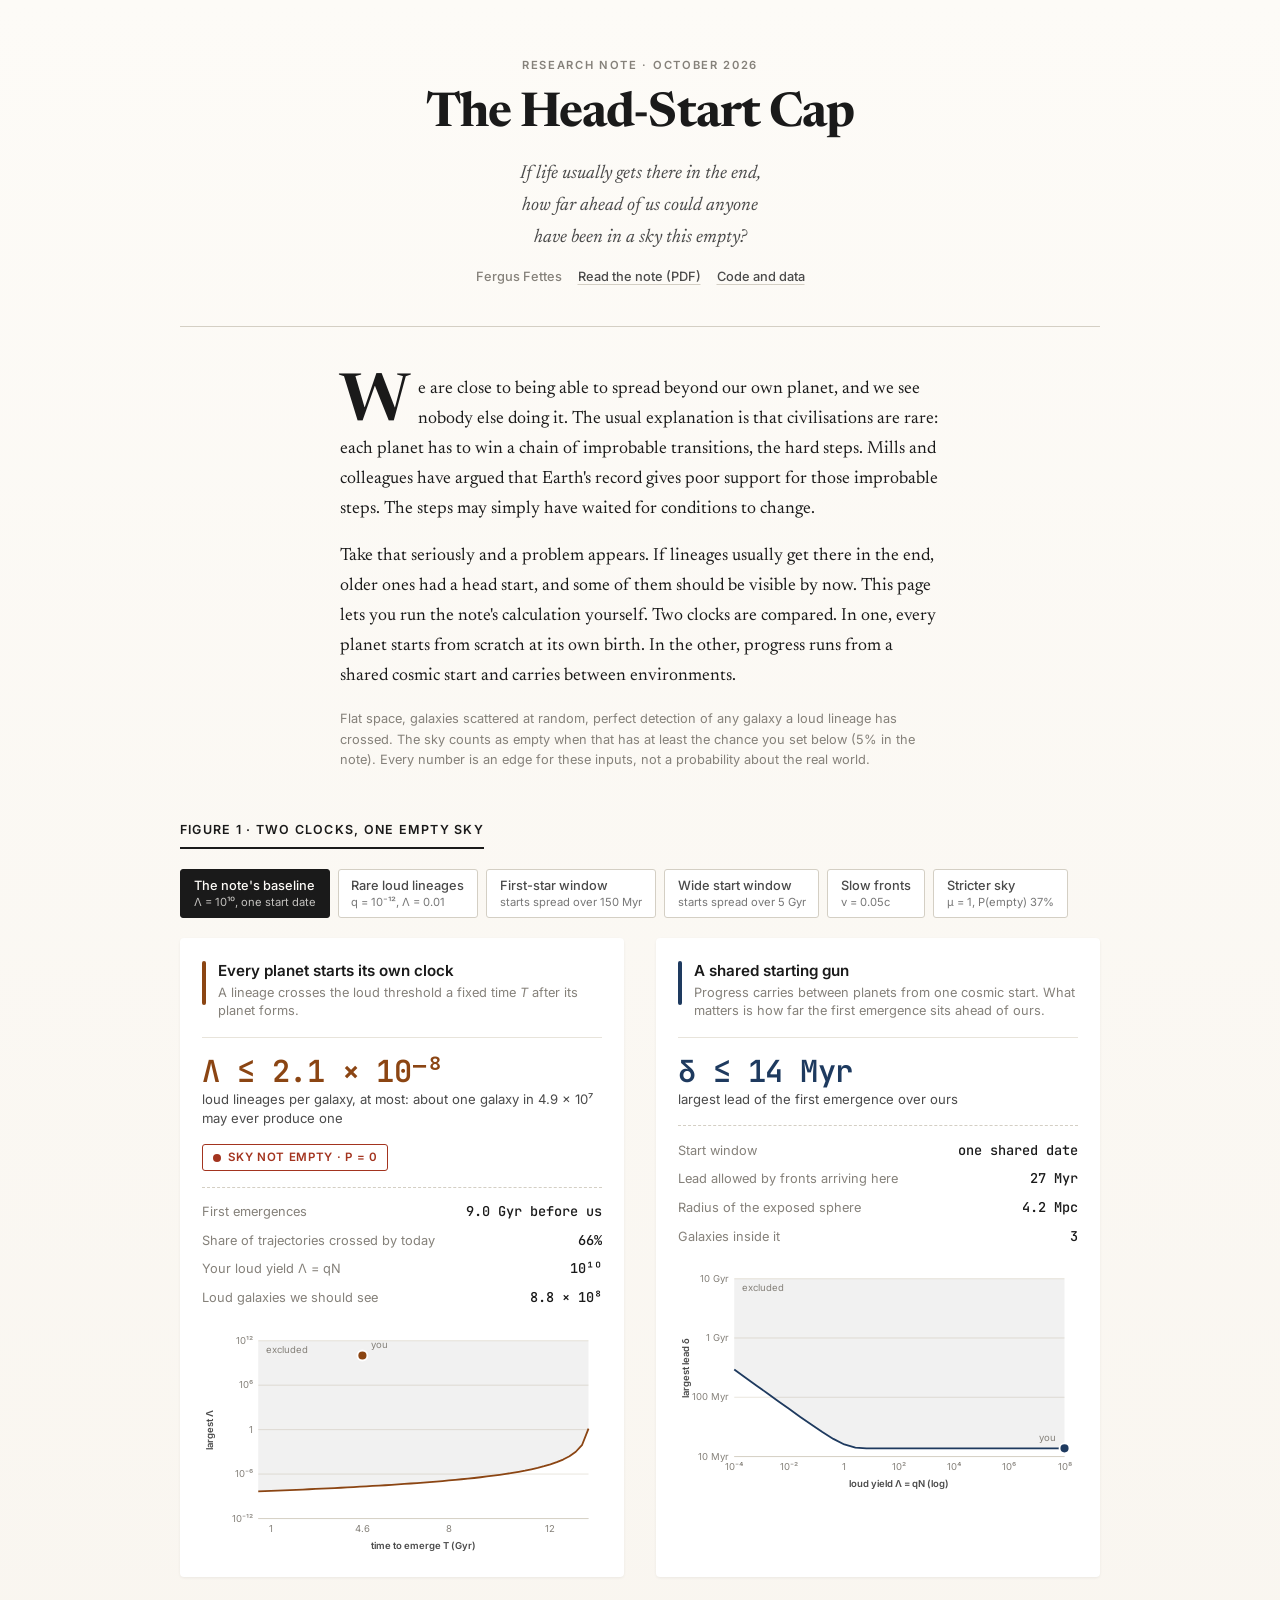
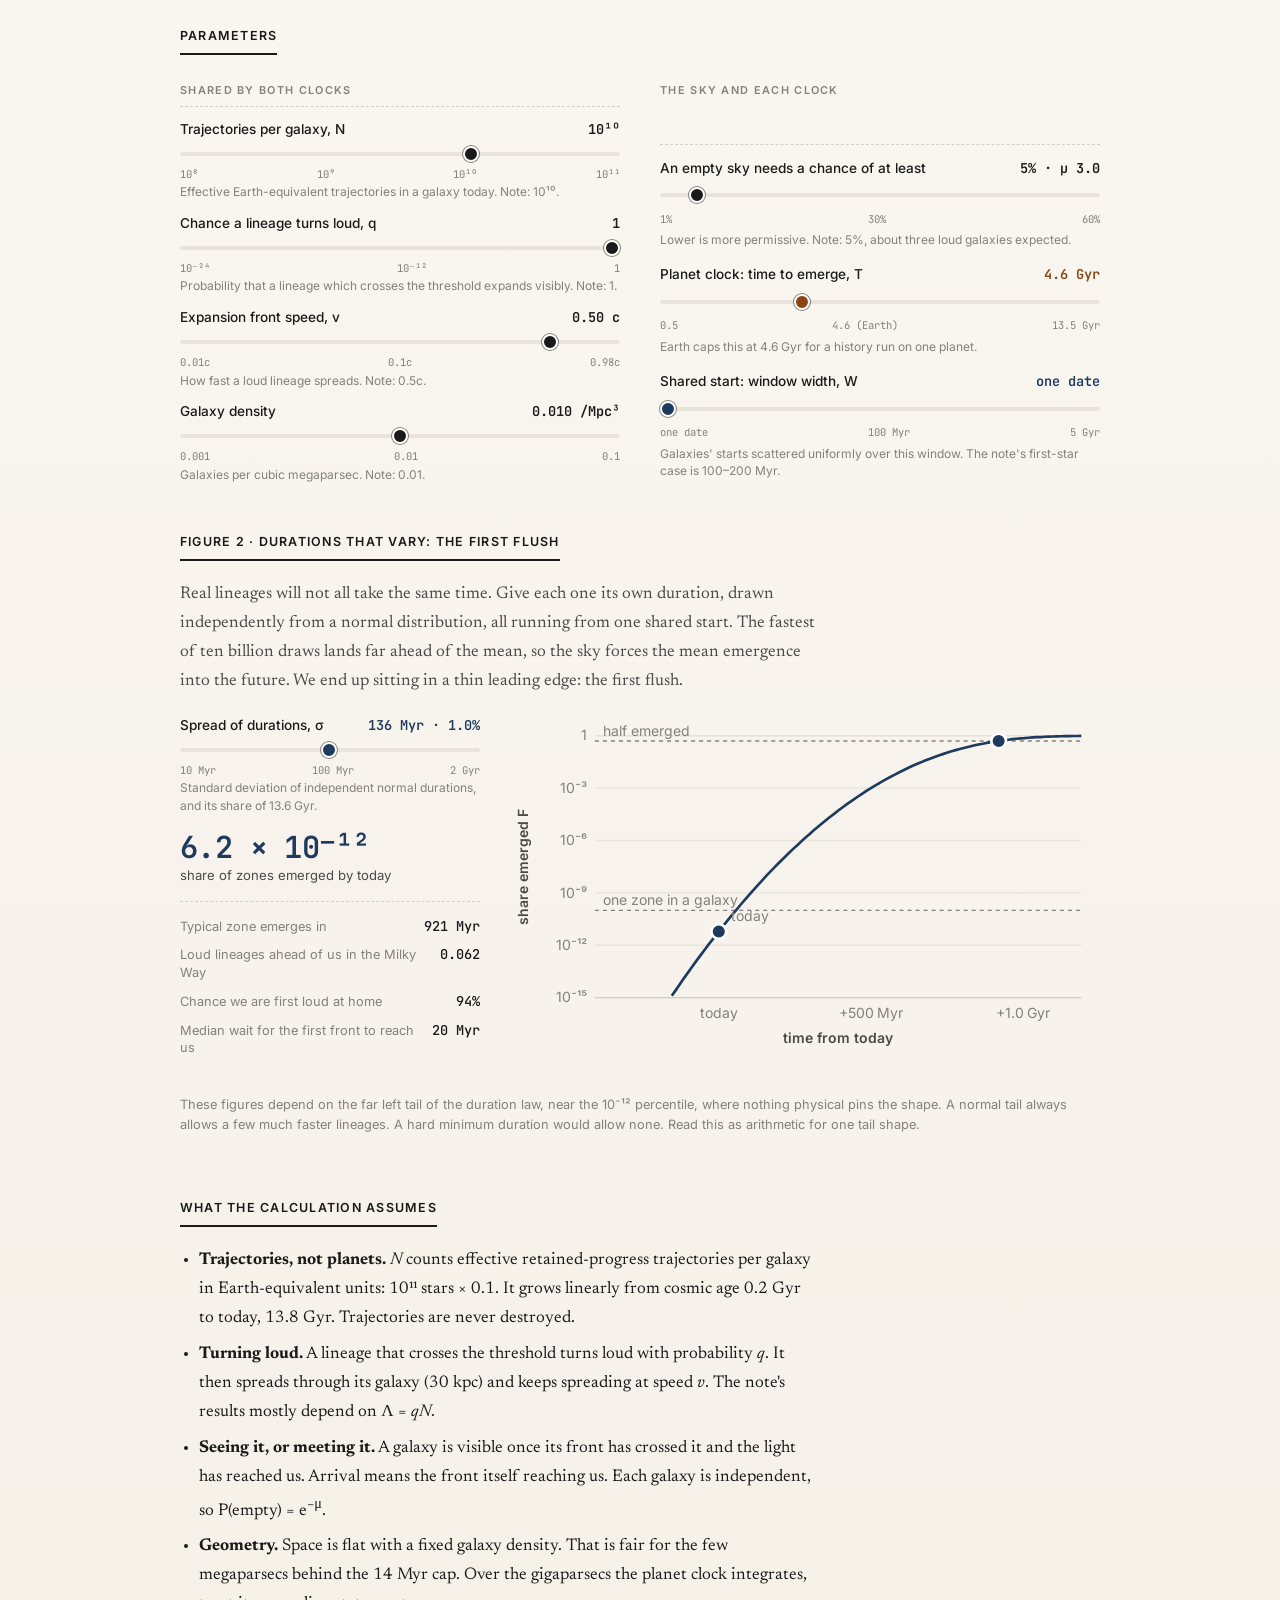
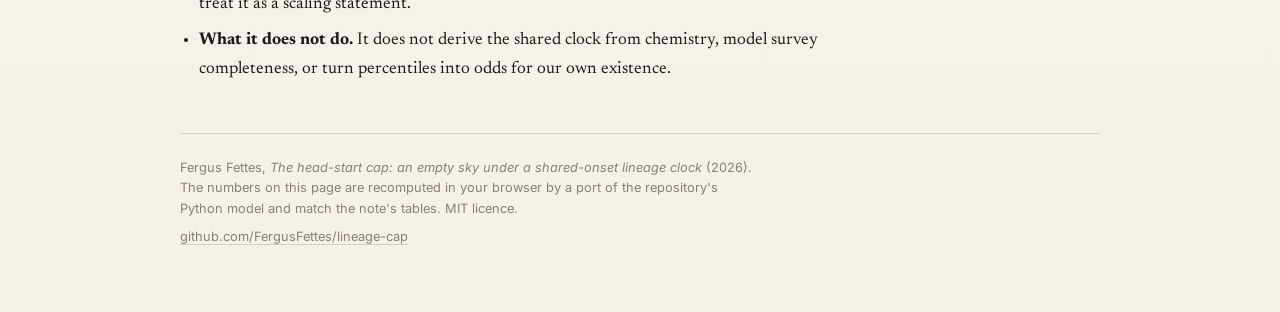
==== site/index.html @ 0039717a "Add interactive companion page and Pages deployment Sliders and scenarios over the note's two clocks" ====
<!DOCTYPE html>
<html lang="en">
<head>
<meta charset="utf-8">
<meta name="viewport" content="width=device-width, initial-scale=1, viewport-fit=cover">
<!--artifact-head-->
<title>The Head-Start Cap</title>
<meta name="claude:viewport-fit-sides" content="cover">
<meta name="description" content="How far ahead of us could anyone have been, given an empty sky? An interactive companion to the research note by Fergus Fettes.">
<link rel="preconnect" href="https://fonts.googleapis.com">
<link rel="preconnect" href="https://fonts.gstatic.com" crossorigin>
<link rel="stylesheet" href="https://fonts.googleapis.com/css2?family=Newsreader:ital,opsz,wght@0,6..72,400;0,6..72,500;0,6..72,600;0,6..72,700;1,6..72,400&family=Inter:wght@400;500;600;700&family=JetBrains+Mono:wght@400;500;600&display=swap">
<style>
/* Layout: a technical paper you can operate. Centred column; a two-clock comparison
   figure, its parameters directly below, then the duration-spread figure and the fine print. */
:root {
  --planet: #8b4513;      /* every planet starts its own clock */
  --shared: #1e3a5f;      /* shared starting gun */
  --paper: #fdfbf7; --paper-2: #f5f0e8; --card: #ffffff;
  --ink: #1a1a1a; --ink-2: #4a4a4a; --ink-3: #85817a;
  --rule: #d4cfc4; --rule-2: #e8e4db;
  --forbid: rgba(26, 26, 26, 0.06);
  --good: #2f6b3a; --bad: #a3341f;
  --serif: "Newsreader", Georgia, "Times New Roman", serif;
  --sans: "Inter", -apple-system, BlinkMacSystemFont, "Segoe UI", sans-serif;
  --mono: "JetBrains Mono", ui-monospace, "SF Mono", Menlo, Consolas, monospace;
  --width: 920px;
}
@media (prefers-color-scheme: dark) {
  :root:not([data-theme="light"]) {
    --planet: #e0915a; --shared: #84aee6;
    --paper: #15161a; --paper-2: #111215; --card: #1d1f24;
    --ink: #ece8df; --ink-2: #bdb8ad; --ink-3: #8a867e;
    --rule: #3a3a3d; --rule-2: #2a2b2f; --forbid: rgba(236, 232, 223, 0.06);
    --good: #7cc48a; --bad: #f08a72; color-scheme: dark;
  }
}
:root[data-theme="dark"] {
  --planet: #e0915a; --shared: #84aee6;
  --paper: #15161a; --paper-2: #111215; --card: #1d1f24;
  --ink: #ece8df; --ink-2: #bdb8ad; --ink-3: #8a867e;
  --rule: #3a3a3d; --rule-2: #2a2b2f; --forbid: rgba(236, 232, 223, 0.06);
  --good: #7cc48a; --bad: #f08a72; color-scheme: dark;
}
* { box-sizing: border-box; }
[hidden] { display: none !important; }
html { -webkit-font-smoothing: antialiased; }
body {
  margin: 0; font: 17px/1.7 var(--serif); color: var(--ink);
  background: var(--paper); background-image: linear-gradient(180deg, var(--paper) 0%, var(--paper-2) 100%);
  padding-left: max(16px, env(safe-area-inset-left, 0px)); padding-right: max(16px, env(safe-area-inset-right, 0px));
}
.paper { max-width: var(--width); margin: 0 auto; padding-block: 3.5rem 4rem; display: grid; gap: 3rem; }
a { color: inherit; text-decoration-color: var(--rule); text-underline-offset: 3px; }
a:hover { text-decoration-color: var(--ink-2); }
:focus-visible { outline: 2px solid var(--shared); outline-offset: 2px; }

header { text-align: center; padding-bottom: 2.5rem; border-bottom: 1px solid var(--rule); display: grid; gap: .9rem; justify-items: center; }
.eyebrow, .label, .section-heading { font-family: var(--sans); text-transform: uppercase; font-weight: 600; }
.eyebrow { font-size: .7rem; letter-spacing: .15em; color: var(--ink-3); }
h1 { margin: 0; font: 700 clamp(2.1rem, 6vw, 3rem)/1.12 var(--serif); letter-spacing: -.02em; text-wrap: balance; }
.subtitle { margin: 0; font-style: italic; font-size: 1.18rem; color: var(--ink-2); max-width: 34ch; text-wrap: balance; }
.byline { font: 500 .8rem/1.4 var(--sans); color: var(--ink-3); display: flex; flex-wrap: wrap; gap: .4rem 1rem; justify-content: center; }
.byline a { color: var(--ink-2); }

.intro { max-width: 60ch; margin: 0 auto; display: grid; gap: 1.1rem; }
.intro p { margin: 0; font-size: 1.1rem; hyphens: auto; }
.drop::first-letter { float: left; font-size: 4.1rem; line-height: .85; padding: .1rem .5rem 0 0; font-weight: 600; }
.note, .intro p.note { font: .8rem/1.6 var(--sans); color: var(--ink-3); }

section { display: grid; gap: 1.25rem; min-width: 0; }
.section-heading { margin: 0; font-size: .78rem; letter-spacing: .1em; padding-bottom: .45rem; border-bottom: 2px solid var(--ink); justify-self: start; }
.label { font-size: .68rem; letter-spacing: .12em; color: var(--ink-3); }
.lede { margin: 0; max-width: 64ch; color: var(--ink-2); }

.scenarios { display: flex; flex-wrap: wrap; gap: .5rem; }
.chip { font: 500 .8rem/1.2 var(--sans); color: var(--ink-2); background: var(--card); border: 1px solid var(--rule); border-radius: 3px; padding: .5rem .8rem; cursor: pointer; text-align: left; }
.chip:hover { border-color: var(--ink-3); color: var(--ink); }
.chip[aria-pressed="true"] { background: var(--ink); border-color: var(--ink); color: var(--paper); }
.chip small { display: block; font-weight: 400; font-size: .7rem; opacity: .75; margin-top: .15rem; }

.compare { display: grid; grid-template-columns: 1fr 1fr; gap: 2rem; }
@media (max-width: 760px) { .compare { grid-template-columns: minmax(0, 1fr); } }
.column { background: var(--card); border-radius: 4px; box-shadow: 0 1px 3px rgba(0,0,0,.06); padding: 1.4rem; display: grid; gap: 1rem; align-content: start; min-width: 0; }
.col-head { display: flex; gap: .75rem; align-items: flex-start; padding-bottom: 1rem; border-bottom: 1px solid var(--rule-2); }
.indicator { width: 4px; height: 44px; border-radius: 2px; flex-shrink: 0; }
.planet .indicator { background: var(--planet); }
.shared .indicator { background: var(--shared); }
.col-head h3 { margin: 0; font: 600 .95rem/1.3 var(--sans); }
.col-head p { margin: .2rem 0 0; font: .8rem/1.45 var(--sans); color: var(--ink-3); }
.big { display: grid; gap: .1rem; }
.big output { font: 600 1.9rem/1.15 var(--mono); letter-spacing: -.02em; font-variant-numeric: tabular-nums; }
.planet .big output { color: var(--planet); }
.shared .big output { color: var(--shared); }
.big span { font: .82rem/1.45 var(--sans); color: var(--ink-2); }
.verdict { display: inline-flex; align-items: center; gap: .45rem; font: 600 .72rem/1 var(--sans); letter-spacing: .06em; text-transform: uppercase; padding: .4rem .6rem; border-radius: 3px; border: 1px solid currentColor; justify-self: start; }
.verdict.ok { color: var(--good); }
.verdict.no { color: var(--bad); }
.verdict::before { content: ""; width: .5rem; height: .5rem; border-radius: 50%; background: currentColor; }
.stats { border-top: 1px dashed var(--rule); padding-top: .6rem; display: grid; }
.stat { display: flex; justify-content: space-between; align-items: baseline; gap: 1rem; padding: .3rem 0; }
.stat span { font: .8rem/1.4 var(--sans); color: var(--ink-3); }
.stat output { font: 500 .85rem/1.4 var(--mono); color: var(--ink); text-align: right; font-variant-numeric: tabular-nums; white-space: nowrap; }

.chart { position: relative; min-width: 0; }
.chart svg { display: block; width: 100%; height: auto; overflow: visible; }
.chart text { font: 10.5px var(--sans); fill: var(--ink-3); }
.chart .axis-title { font-weight: 600; fill: var(--ink-2); }
.chart .grid { stroke: var(--rule-2); stroke-width: 1; }
.chart .base { stroke: var(--rule); stroke-width: 1; }
.chart .forbid { fill: var(--forbid); }
.chart .curve { fill: none; stroke-width: 2; stroke-linejoin: round; }
.chart .ref { stroke: var(--ink-3); stroke-dasharray: 3 3; stroke-width: 1; fill: none; }
.chart .cross { stroke: var(--ink-3); stroke-width: 1; }
.tip { position: absolute; pointer-events: none; background: var(--card); border: 1px solid var(--rule); border-radius: 3px; padding: .35rem .5rem; font: .72rem/1.4 var(--sans); color: var(--ink); white-space: nowrap; box-shadow: 0 2px 8px rgba(0,0,0,.08); transform: translate(-50%, -110%); }
.tip b { font-family: var(--mono); font-weight: 500; }

.params { display: grid; gap: 1.6rem; }
.param-grid { display: grid; grid-template-columns: repeat(auto-fit, minmax(250px, 1fr)); gap: 1.4rem 2.5rem; }
.param-group { display: grid; gap: .9rem; }
.param-group .label { padding-bottom: .4rem; border-bottom: 1px dashed var(--rule); }
.slider { display: grid; gap: .25rem; min-width: 0; }
.slider-head { display: flex; justify-content: space-between; align-items: baseline; gap: .75rem; }
.slider-head label { font: 500 .85rem/1.3 var(--sans); color: var(--ink); }
.slider-head output { font: 600 .85rem/1.3 var(--mono); white-space: nowrap; font-variant-numeric: tabular-nums; }
.slider p { margin: 0; font: .75rem/1.45 var(--sans); color: var(--ink-3); }
input[type=range] { -webkit-appearance: none; appearance: none; width: 100%; height: 22px; background: transparent; margin: 0; cursor: pointer; }
input[type=range]::-webkit-slider-runnable-track { height: 4px; background: var(--rule-2); border-radius: 2px; }
input[type=range]::-moz-range-track { height: 4px; background: var(--rule-2); border-radius: 2px; }
input[type=range]::-webkit-slider-thumb { -webkit-appearance: none; width: 16px; height: 16px; margin-top: -6px; border-radius: 50%; background: var(--ink); border: 2px solid var(--card); box-shadow: 0 0 0 1px var(--ink-3); }
input[type=range]::-moz-range-thumb { width: 14px; height: 14px; border-radius: 50%; background: var(--ink); border: 2px solid var(--card); }
.planet-param input::-webkit-slider-thumb { background: var(--planet); }
.planet-param input::-moz-range-thumb { background: var(--planet); }
.shared-param input::-webkit-slider-thumb { background: var(--shared); }
.shared-param input::-moz-range-thumb { background: var(--shared); }
.planet-param .slider-head output { color: var(--planet); }
.shared-param .slider-head output { color: var(--shared); }
.ticks { display: flex; justify-content: space-between; font: .66rem/1 var(--mono); color: var(--ink-3); }

.flush { display: grid; grid-template-columns: minmax(0, 300px) minmax(0, 1fr); gap: 2rem; align-items: start; }
@media (max-width: 760px) { .flush { grid-template-columns: minmax(0, 1fr); } }

.prose { max-width: 64ch; display: grid; gap: 1rem; }
.prose p { margin: 0; }
.prose ul { margin: 0; padding-left: 1.2rem; display: grid; gap: .45rem; }
footer { border-top: 1px solid var(--rule); padding-top: 1.5rem; font: .8rem/1.6 var(--sans); color: var(--ink-3); display: grid; gap: .5rem; }
footer p { margin: 0; max-width: 72ch; }
@media (prefers-reduced-motion: no-preference) { .big output, .stat output { transition: color .2s; } }
</style>
</head>
<body>
<article class="paper">

<header>
  <div class="eyebrow">Research note · October 2026</div>
  <h1>The Head-Start Cap</h1>
  <p class="subtitle">If life usually gets there in the end, how far ahead of us could anyone have been in a sky this empty?</p>
  <div class="byline">
    <span>Fergus Fettes</span>
    <a href="https://github.com/FergusFettes/lineage-cap/blob/main/head-start-cap.pdf">Read the note (PDF)</a>
    <a href="https://github.com/FergusFettes/lineage-cap">Code and data</a>
  </div>
</header>

<section class="intro">
  <p class="drop">We are close to being able to spread beyond our own planet, and we see nobody else doing it. The usual explanation is that civilisations are rare: each planet has to win a chain of improbable transitions, the hard steps. Mills and colleagues have argued that Earth's record gives poor support for those improbable steps. The steps may simply have waited for conditions to change.</p>
  <p>Take that seriously and a problem appears. If lineages usually get there in the end, older ones had a head start, and some of them should be visible by now. This page lets you run the note's calculation yourself. Two clocks are compared. In one, every planet starts from scratch at its own birth. In the other, progress runs from a shared cosmic start and carries between environments.</p>
  <p class="note">Flat space, galaxies scattered at random, perfect detection of any galaxy a loud lineage has crossed. The sky counts as empty when that has at least the chance you set below (5% in the note). Every number is an edge for these inputs, not a probability about the real world.</p>
</section>

<section aria-labelledby="fig1">
  <h2 class="section-heading" id="fig1">Figure 1 · Two clocks, one empty sky</h2>
  <div class="scenarios" role="group" aria-label="Scenarios" id="scenarios"></div>
  <div class="compare">
    <div class="column planet">
      <div class="col-head"><div class="indicator"></div><div>
        <h3>Every planet starts its own clock</h3>
        <p>A lineage crosses the loud threshold a fixed time <i>T</i> after its planet forms.</p>
      </div></div>
      <div class="big"><output id="p-big">–</output><span id="p-big-sub">loud lineages per galaxy, at most</span></div>
      <div class="verdict" id="p-verdict">–</div>
      <div class="stats">
        <div class="stat"><span>First emergences</span><output id="p-first">–</output></div>
        <div class="stat"><span>Share of trajectories crossed by today</span><output id="p-share">–</output></div>
        <div class="stat"><span>Your loud yield Λ = qN</span><output id="p-lambda">–</output></div>
        <div class="stat"><span>Loud galaxies we should see</span><output id="p-mu">–</output></div>
      </div>
      <div class="chart" id="chart-planet"></div>
    </div>
    <div class="column shared">
      <div class="col-head"><div class="indicator"></div><div>
        <h3>A shared starting gun</h3>
        <p>Progress carries between planets from one cosmic start. What matters is how far the first emergence sits ahead of ours.</p>
      </div></div>
      <div class="big"><output id="s-big">–</output><span id="s-big-sub">largest lead of the first emergence over ours</span></div>
      <div class="verdict" id="s-verdict">–</div>
      <div class="stats">
        <div class="stat"><span id="s-pos-label">Our start inside the window</span><output id="s-pos">–</output></div>
        <div class="stat"><span>Lead allowed by fronts arriving here</span><output id="s-arr">–</output></div>
        <div class="stat"><span>Radius of the exposed sphere</span><output id="s-rad">–</output></div>
        <div class="stat"><span>Galaxies inside it</span><output id="s-gal">–</output></div>
      </div>
      <div class="chart" id="chart-shared"></div>
    </div>
  </div>
</section>

<section class="params" aria-labelledby="params">
  <h2 class="section-heading" id="params">Parameters</h2>
  <div class="param-grid">
    <div class="param-group">
      <div class="label">Shared by both clocks</div>
      <div id="sl-shared" class="param-group"></div>
    </div>
    <div class="param-group">
      <div class="label">The sky and each clock</div>
      <div id="sl-clock" class="param-group"></div>
    </div>
  </div>
</section>

<section aria-labelledby="fig2">
  <h2 class="section-heading" id="fig2">Figure 2 · Durations that vary: the first flush</h2>
  <p class="lede">Real lineages will not all take the same time. Give each one its own duration, drawn independently from a normal distribution, all running from one shared start. The fastest of ten billion draws lands far ahead of the mean, so the sky forces the mean emergence into the future. We end up sitting in a thin leading edge: the first flush.</p>
  <div class="flush">
    <div class="column shared" style="box-shadow:none;background:transparent;padding:0">
      <div id="sl-flush"></div>
      <div class="big"><output id="f-big">–</output><span>share of zones emerged by today</span></div>
      <div class="stats">
        <div class="stat"><span>Typical zone emerges in</span><output id="f-mean">–</output></div>
        <div class="stat"><span>Loud lineages ahead of us in the Milky Way</span><output id="f-home">–</output></div>
        <div class="stat"><span>Chance we are first loud at home</span><output id="f-first">–</output></div>
        <div class="stat"><span>Median wait for the first front to reach us</span><output id="f-wait">–</output></div>
      </div>
    </div>
    <div class="chart" id="chart-flush"></div>
  </div>
  <p class="note">These figures depend on the far left tail of the duration law, near the 10⁻¹² percentile, where nothing physical pins the shape. A normal tail always allows a few much faster lineages. A hard minimum duration would allow none. Read this as arithmetic for one tail shape.</p>
</section>

<section aria-labelledby="assume">
  <h2 class="section-heading" id="assume">What the calculation assumes</h2>
  <div class="prose">
    <ul>
      <li><b>Trajectories, not planets.</b> <i>N</i> counts effective retained-progress trajectories per galaxy in Earth-equivalent units: 10¹¹ stars × 0.1. It grows linearly from cosmic age 0.2 Gyr to today, 13.8 Gyr. Trajectories are never destroyed.</li>
      <li><b>Turning loud.</b> A lineage that crosses the threshold turns loud with probability <i>q</i>. It then spreads through its galaxy (30 kpc) and keeps spreading at speed <i>v</i>. The note's results mostly depend on Λ = <i>qN</i>.</li>
      <li><b>Seeing it, or meeting it.</b> A galaxy is visible once its front has crossed it and the light has reached us. Arrival means the front itself reaching us. Each galaxy is independent, so P(empty) = e<sup>−μ</sup>.</li>
      <li><b>Geometry.</b> Space is flat with a fixed galaxy density. That is fair for the few megaparsecs behind the 14 Myr cap. Over the gigaparsecs the planet clock integrates, treat it as a scaling statement.</li>
      <li><b>What it does not do.</b> It does not derive the shared clock from chemistry, model survey completeness, or turn percentiles into odds for our own existence.</li>
    </ul>
  </div>
</section>

<footer>
  <p>Fergus Fettes, <i>The head-start cap: an empty sky under a shared-onset lineage clock</i> (2026). The numbers on this page are recomputed in your browser by a port of the repository's Python model and match the note's tables. MIT licence.</p>
  <p><a href="https://github.com/FergusFettes/lineage-cap">github.com/FergusFettes/lineage-cap</a></p>
</footer>

</article>

<script src="model.js"></script>
<script>
(function () {
  "use strict";
  const M = window.LineageCap, B = M.BASELINE;
  const $ = id => document.getElementById(id);
  const SVGNS = "http://www.w3.org/2000/svg";

  // ---------- formatting ----------
  const SUP = { "-": "⁻", "0": "⁰", "1": "¹", "2": "²", "3": "³", "4": "⁴", "5": "⁵", "6": "⁶", "7": "⁷", "8": "⁸", "9": "⁹" };
  const sup = n => String(n).split("").map(c => SUP[c] || c).join("");
  function sci(x, digits) {
    if (!isFinite(x)) return "∞";
    if (x === 0) return "0";
    const e = Math.floor(Math.log10(Math.abs(x)));
    if (e >= -2 && e <= 3) return x.toPrecision(digits || 2).replace(/\.?0+$/, m => m.includes(".") ? "" : m);
    let m = x / 10 ** e, mm = m.toFixed((digits || 2) - 1);
    if (+mm >= 10) { mm = (1).toFixed((digits || 2) - 1); return mm === "1" ? `10${sup(e + 1)}` : `${mm} × 10${sup(e + 1)}`; }
    return +mm === 1 ? `10${sup(e)}` : `${mm} × 10${sup(e)}`;
  }
  const pow10 = l => Math.abs(l - Math.round(l)) < 1e-9 ? ({ 0: "1", 1: "10" }[Math.round(l)] || `10${sup(Math.round(l))}`) : sci(10 ** l);
  function dur(g) {
    if (!isFinite(g)) return "∞";
    if (g < 1) { const m = g * 1000; return `${m < 10 ? m.toFixed(1) : Math.round(m)} Myr`; }
    return `${g.toFixed(g < 10 ? 2 : 1).replace(/0$/, "")} Gyr`;
  }
  const pct = x => x >= 0.995 ? "100%" : x >= 0.1 ? `${Math.round(100 * x)}%` : x >= 0.001 ? `${(100 * x).toPrecision(2)}%` : `${sci(100 * x)}%`;

  // ---------- state and sliders ----------
  const state = { ...B };
  const SLIDERS = [
    { key: "N", host: "sl-shared", label: "Trajectories per galaxy, N", min: 8, max: 11, step: 0.1,
      to: l => 10 ** l, from: v => Math.log10(v), fmt: v => pow10(Math.log10(v)), ticks: ["10⁸", "10⁹", "10¹⁰", "10¹¹"],
      help: "Effective Earth-equivalent trajectories in a galaxy today. Note: 10¹⁰." },
    { key: "q", host: "sl-shared", label: "Chance a lineage turns loud, q", min: -24, max: 0, step: 0.25,
      to: l => 10 ** l, from: v => Math.log10(v), fmt: v => pow10(Math.log10(v)), ticks: ["10⁻²⁴", "10⁻¹²", "1"],
      help: "Probability that a lineage which crosses the threshold expands visibly. Note: 1." },
    { key: "v", host: "sl-shared", label: "Expansion front speed, v", min: -2, max: -0.01, step: 0.01,
      to: l => 10 ** l, from: v => Math.log10(v), fmt: v => `${v < 0.1 ? v.toFixed(3) : v.toFixed(2)} c`, ticks: ["0.01c", "0.1c", "0.98c"],
      help: "How fast a loud lineage spreads. Note: 0.5c." },
    { key: "ng", host: "sl-shared", label: "Galaxy density", min: -3, max: -1, step: 0.05,
      to: l => 10 ** l, from: v => Math.log10(v), fmt: v => `${sci(v)} /Mpc³`, ticks: ["0.001", "0.01", "0.1"],
      help: "Galaxies per cubic megaparsec. Note: 0.01." },
    { key: "pEmpty", host: "sl-clock", label: "An empty sky needs a chance of at least", min: 0.01, max: 0.6, step: 0.01,
      to: x => x, from: v => v, fmt: v => `${Math.round(100 * v)}% · μ ${(-Math.log(v)).toFixed(1)}`, ticks: ["1%", "30%", "60%"],
      help: "Lower is more permissive. Note: 5%, about three loud galaxies expected." },
    { key: "T", host: "sl-clock", cls: "planet-param", label: "Planet clock: time to emerge, T", min: 0.5, max: 13.5, step: 0.1,
      to: x => x, from: v => v, fmt: v => `${v.toFixed(1)} Gyr`, ticks: ["0.5", "4.6 (Earth)", "13.5 Gyr"],
      help: "Earth caps this at 4.6 Gyr for a history run on one planet." },
    { key: "W", host: "sl-clock", cls: "shared-param", label: "Shared start: window width, W", min: -2.1, max: 0.7, step: 0.05,
      to: l => l < -2 ? 0 : 10 ** l, from: v => v <= 0 ? -2.1 : Math.log10(v), fmt: v => v === 0 ? "one date" : dur(v), ticks: ["one date", "100 Myr", "5 Gyr"],
      help: "Galaxies' starts scattered uniformly over this window. The note's first-star case is 100–200 Myr." },
    { key: "sigma", host: "sl-flush", cls: "shared-param", label: "Spread of durations, σ", min: -2, max: 0.3, step: 0.02,
      to: l => 10 ** l, from: v => Math.log10(v), fmt: v => `${dur(v)} · ${(100 * v / 13.6).toPrecision(2)}%`, ticks: ["10 Myr", "100 Myr", "2 Gyr"],
      help: "Standard deviation of independent normal durations, and its share of 13.6 Gyr." },
  ];
  const inputs = {};
  for (const s of SLIDERS) {
    const wrap = document.createElement("div");
    wrap.className = "slider " + (s.cls || "");
    wrap.innerHTML = `<div class="slider-head"><label for="in-${s.key}">${s.label}</label><output id="out-${s.key}"></output></div>
      <input type="range" id="in-${s.key}" min="${s.min}" max="${s.max}" step="${s.step}">
      <div class="ticks">${s.ticks.map(t => `<span>${t}</span>`).join("")}</div><p>${s.help}</p>`;
    $(s.host).appendChild(wrap);
    const el = wrap.querySelector("input");
    inputs[s.key] = el;
    el.addEventListener("input", () => { state[s.key] = s.to(+el.value); schedule(); });
  }
  function syncSliders() {
    for (const s of SLIDERS) {
      inputs[s.key].value = s.from(state[s.key]);
      $("out-" + s.key).textContent = s.fmt(state[s.key]);
    }
  }

  // ---------- scenarios ----------
  const SCENARIOS = [
    { name: "The note's baseline", sub: "Λ = 10¹⁰, one start date", set: {} },
    { name: "Rare loud lineages", sub: "q = 10⁻¹², Λ = 0.01", set: { q: 1e-12 } },
    { name: "First-star window", sub: "starts spread over 150 Myr", set: { W: 0.15 } },
    { name: "Wide start window", sub: "starts spread over 5 Gyr", set: { W: 5 } },
    { name: "Slow fronts", sub: "v = 0.05c", set: { v: 0.05 } },
    { name: "Stricter sky", sub: "μ = 1, P(empty) 37%", set: { pEmpty: Math.exp(-1) } },
  ];
  const chips = SCENARIOS.map(sc => {
    const b = document.createElement("button");
    b.type = "button"; b.className = "chip";
    b.innerHTML = `${sc.name}<small>${sc.sub}</small>`;
    b.addEventListener("click", () => { Object.assign(state, B, sc.set); syncSliders(); schedule(); });
    $("scenarios").appendChild(b);
    return { b, sc };
  });
  function syncChips() {
    for (const { b, sc } of chips) {
      const want = { ...B, ...sc.set };
      const same = Object.keys(B).every(k => Math.abs(Math.log((state[k] || 1e-300) / (want[k] || 1e-300))) < 1e-6 || state[k] === want[k]);
      b.setAttribute("aria-pressed", same);
    }
  }

  // ---------- charts ----------
  function el(tag, attrs, parent) {
    const e = document.createElementNS(SVGNS, tag);
    for (const k in attrs) e.setAttribute(k, attrs[k]);
    if (parent) parent.appendChild(e);
    return e;
  }
  /* A single-series line chart.  opts: xs, ys (NaN = gap), xlog, ylog, xdom, ydom, xticks, yticks,
     xfmt, yfmt, xtitle, ytitle, color, forbid ("above"|"below"), marker {x, y}, refs [{y, label}], tip(i) */
  function lineChart(host, o) {
    host.innerHTML = "";
    const W = 440, H = 250, m = { l: 62, r: 14, t: 14, b: 40 };
    const svg = el("svg", { viewBox: `0 0 ${W} ${H}`, role: "img", "aria-label": o.aria }, host);
    const tx = v => o.xlog ? Math.log10(v) : v, ty = v => o.ylog ? Math.log10(v) : v;
    const [x0, x1] = o.xdom.map(tx), [y0, y1] = o.ydom.map(ty);
    const X = v => m.l + (tx(v) - x0) / (x1 - x0) * (W - m.l - m.r);
    const Y = v => H - m.b - (Math.min(Math.max(ty(v), y0), y1) - y0) / (y1 - y0) * (H - m.t - m.b);
    for (const t of o.yticks) {
      el("line", { class: "grid", x1: m.l, x2: W - m.r, y1: Y(t), y2: Y(t) }, svg);
      el("text", { x: m.l - 6, y: Y(t) + 3.5, "text-anchor": "end" }, svg).textContent = o.yfmt(t);
    }
    for (const t of o.xticks) el("text", { x: X(t), y: H - m.b + 15, "text-anchor": "middle" }, svg).textContent = o.xfmt(t);
    el("line", { class: "base", x1: m.l, x2: W - m.r, y1: H - m.b, y2: H - m.b }, svg);
    el("text", { class: "axis-title", x: (m.l + W - m.r) / 2, y: H - 6, "text-anchor": "middle" }, svg).textContent = o.xtitle;
    el("text", { class: "axis-title", x: 12, y: (m.t + H - m.b) / 2, "text-anchor": "middle", transform: `rotate(-90 12 ${(m.t + H - m.b) / 2})` }, svg).textContent = o.ytitle;
    const pts = o.xs.map((x, i) => [x, o.ys[i]]).filter(p => isFinite(p[1]));
    if (o.forbid && pts.length) {
      const edge = o.forbid === "above" ? m.t : H - m.b;
      const d = `M${X(pts[0][0])},${edge} ` + pts.map(p => `L${X(p[0])},${Y(p[1])}`).join(" ") + ` L${X(pts[pts.length - 1][0])},${edge} Z`;
      el("path", { class: "forbid", d }, svg);
      el("text", { x: o.forbid === "above" ? m.l + 8 : W - m.r - 8, y: o.forbid === "above" ? m.t + 14 : H - m.b - 8, "text-anchor": o.forbid === "above" ? "start" : "end" }, svg).textContent = "excluded";
    }
    for (const r of o.refs || []) {
      el("line", { class: "ref", x1: m.l, x2: W - m.r, y1: Y(r.y), y2: Y(r.y) }, svg);
      el("text", { x: m.l + 6, y: Y(r.y) - 4, "text-anchor": "start" }, svg).textContent = r.label;
    }
    if (pts.length) el("path", { class: "curve", stroke: o.color, d: "M" + pts.map(p => `${X(p[0]).toFixed(1)},${Y(p[1]).toFixed(1)}`).join(" L") }, svg);
    for (const mk of o.markers || []) {
      if (!isFinite(mk.y)) continue;
      el("circle", { cx: X(mk.x), cy: Y(mk.y), r: 5.5, fill: o.color, stroke: "var(--card)", "stroke-width": 2 }, svg);
      if (mk.label) el("text", { x: X(mk.x) + (mk.left ? -9 : 9), y: Y(mk.y) - 8, "text-anchor": mk.left ? "end" : "start", "font-weight": 600, fill: "var(--ink)" }, svg).textContent = mk.label;
    }
    // hover: crosshair + tooltip on the nearest sample
    const cross = el("line", { class: "cross", y1: m.t, y2: H - m.b, visibility: "hidden" }, svg);
    const dot = el("circle", { r: 4, fill: o.color, stroke: "var(--card)", "stroke-width": 2, visibility: "hidden" }, svg);
    const tip = document.createElement("div"); tip.className = "tip"; tip.hidden = true; host.appendChild(tip);
    el("rect", { x: m.l, y: m.t, width: W - m.l - m.r, height: H - m.t - m.b, fill: "transparent" }, svg);
    function move(ev) {
      const box = svg.getBoundingClientRect(), sx = (ev.clientX - box.left) / box.width * W;
      let best = -1, bd = Infinity;
      o.xs.forEach((x, i) => { if (!isFinite(o.ys[i])) return; const d = Math.abs(X(x) - sx); if (d < bd) { bd = d; best = i; } });
      if (best < 0 || sx < m.l - 10 || sx > W - m.r + 10) return leave();
      const px = X(o.xs[best]), py = Y(o.ys[best]);
      cross.setAttribute("x1", px); cross.setAttribute("x2", px); cross.setAttribute("visibility", "visible");
      dot.setAttribute("cx", px); dot.setAttribute("cy", py); dot.setAttribute("visibility", "visible");
      tip.innerHTML = o.tip(best); tip.hidden = false;
      tip.style.left = `${px / W * box.width}px`; tip.style.top = `${py / H * box.height}px`;
    }
    function leave() { cross.setAttribute("visibility", "hidden"); dot.setAttribute("visibility", "hidden"); tip.hidden = true; }
    svg.addEventListener("pointermove", move);
    svg.addEventListener("pointerleave", leave);
  }
  const decTicks = (a, b, every) => { const r = []; for (let e = Math.ceil(Math.log10(a)); e <= Math.floor(Math.log10(b)); e += every || 1) r.push(10 ** e); return r; };

  // ---------- render ----------
  let pending = false;
  function schedule() { if (!pending) { pending = true; requestAnimationFrame(() => { pending = false; render(); }); } }

  function verdict(node, mu) {
    const p = Math.exp(-mu), ok = p >= state.pEmpty - 1e-12;
    node.className = "verdict " + (ok ? "ok" : "no");
    node.textContent = ok ? `Sky empty · P = ${pct(p)}` : `Sky not empty · P = ${p < 1e-4 ? sci(p) : pct(p)}`;
  }

  function render() {
    syncSliders(); syncChips();
    const p = state, lam = p.q * p.N;

    // planet clock
    const ceil = M.planetCeiling(p, p.T);
    $("p-big").textContent = isFinite(ceil) ? `Λ ≤ ${sci(ceil)}` : "No limit";
    $("p-big-sub").textContent = isFinite(ceil)
      ? (ceil < 1 ? `loud lineages per galaxy, at most: about one galaxy in ${sci(1 / ceil)} may ever produce one` : "loud lineages per galaxy, at most")
      : "even q = 1 leaves the sky empty at this T";
    const muP = M.expected(p, M.T0 - M.S - p.T, "planet", "visibility");
    verdict($("p-verdict"), muP);
    $("p-first").textContent = `${dur(M.T0 - M.S - p.T)} before us`;
    $("p-share").textContent = pct((M.T0 - M.S - p.T) / (M.T0 - M.S));
    $("p-lambda").textContent = sci(lam);
    $("p-mu").textContent = muP < 1e-3 ? "≈ 0" : sci(muP);

    const Ts = [], ceils = [];
    for (let T = 0.5; T <= 13.55; T += 0.25) { Ts.push(T); const c = M.planetCeiling(p, T); ceils.push(isFinite(c) ? Math.min(c, 1e12) : NaN); }
    const finite = ceils.filter(isFinite);
    const yMin = 10 ** Math.floor(Math.log10(Math.min(...finite, lam, 1e-12))), yMax = 1e12;
    lineChart($("chart-planet"), {
      aria: "Largest loud yield compatible with an empty sky against planet-clock duration",
      xs: Ts, ys: ceils, ylog: true, xdom: [0.5, 13.5], ydom: [yMin, yMax],
      xticks: [1, 4.6, 8, 12], yticks: decTicks(yMin, yMax, Math.log10(yMax / yMin) > 16 ? 6 : 4),
      xfmt: t => t === 4.6 ? "4.6" : t, yfmt: t => pow10(Math.log10(t)),
      xtitle: "time to emerge T (Gyr)", ytitle: "largest Λ", color: "var(--planet)", forbid: "above",
      markers: [{ x: p.T, y: lam, label: "you", left: p.T > 9 }],
      tip: i => `T ${Ts[i].toFixed(2)} Gyr · Λ ≤ <b>${sci(ceils[i])}</b>`,
    });

    // shared start
    const W = p.W, lead = M.sharedLead(p, "visibility", W), arr = M.sharedLead(p, "arrival", W);
    if (W > 0 && !lead.capped) {
      $("s-big").textContent = "Any position";
      $("s-big-sub").textContent = "the whole window is allowed: the sky never binds";
    } else {
      $("s-big").textContent = `δ ≤ ${dur(lead.delta)}`;
      $("s-big-sub").textContent = lead.capped ? "largest lead of the first emergence over ours" : "no lead within the 13.6 Gyr history is excluded";
    }
    // A single date puts us at the frontier (delta = 0); a window lets us test a start mid-window.
    $("s-verdict").hidden = !(W > 0);
    if (W > 0) {
      verdict($("s-verdict"), M.expected(p, Math.min(W / 2, M.T0 - M.S), "inherited", "visibility", W));
      $("s-verdict").textContent = "Starting mid-window: " + $("s-verdict").textContent.toLowerCase();
    }
    $("s-pos-label").textContent = W > 0 ? `Our start must lie within the window's` : "Start window";
    $("s-pos").textContent = W > 0 ? (lead.capped ? `first ${pct(lead.delta / W)}` : "anywhere") : "one shared date";
    $("s-arr").textContent = arr.capped ? dur(arr.delta) : "unbounded";
    const rad = M.C * Math.max(lead.delta - M.HOST_MPC / (p.v * M.C), 0);
    $("s-rad").textContent = `${rad < 100 ? rad.toFixed(1) : sci(rad)} Mpc`;
    $("s-gal").textContent = sci(4 / 3 * Math.PI * p.ng * rad ** 3);

    const lams = [], leads = [];
    for (let l = -4; l <= 8.01; l += 0.4) {
      lams.push(10 ** l);
      leads.push(1000 * M.sharedLead({ ...p, q: Math.min(10 ** l / p.N, 1) }, "visibility", W).delta);
    }
    const lo = Math.max(1, 10 ** Math.floor(Math.log10(Math.min(...leads)))), hi = Math.max(1e4, ...leads);
    lineChart($("chart-shared"), {
      aria: "Largest lead of a shared emergence frontier against loud yield",
      xs: lams, ys: leads, xlog: true, ylog: true, xdom: [1e-4, 1e8], ydom: [lo, hi],
      xticks: [1e-4, 1e-2, 1, 1e2, 1e4, 1e6, 1e8], yticks: decTicks(lo, hi),
      xfmt: t => pow10(Math.log10(t)), yfmt: t => t >= 1000 ? `${t / 1000} Gyr` : `${t} Myr`,
      xtitle: "loud yield Λ = qN (log)", ytitle: "largest lead δ", color: "var(--shared)", forbid: "above",
      markers: [{ x: Math.min(Math.max(lam, 1e-4), 1e8), y: 1000 * lead.delta, label: "you", left: lam > 1e5 }],
      tip: i => `Λ ${sci(lams[i])} · δ ≤ <b>${dur(leads[i] / 1000)}</b>`,
    });

    // duration spread
    const r = M.durationSpread(p, p.sigma);
    if (!r) {
      $("f-big").textContent = "–";
      ["f-mean", "f-home", "f-first", "f-wait"].forEach(k => $(k).textContent = "–");
      $("chart-flush").innerHTML = `<p class="note">With these inputs the sky stays empty even with the mean emergence today, so there is nothing to fit.</p>`;
      return;
    }
    $("f-big").textContent = sci(r.F);
    $("f-mean").textContent = dur(r.meanAfter);
    $("f-home").textContent = sci(r.home);
    $("f-first").textContent = pct(r.pFirst);
    $("f-wait").textContent = isFinite(r.wait) ? dur(r.wait) : "–";
    const xs = [], Fs = [], span = r.meanAfter + 2 * p.sigma, back = Math.min(3 * p.sigma, M.T0 - M.S);
    for (let i = 0; i <= 120; i++) { const x = -back + (span + back) * i / 120; xs.push(x); Fs.push(M.phi(x / p.sigma - r.z0)); }
    const fLo = 10 ** (Math.floor(Math.log10(r.F)) - 3);
    for (let i = 0; i < Fs.length; i++) if (Fs[i] < fLo) Fs[i] = NaN;
    lineChart($("chart-flush"), {
      aria: "Share of zones emerged against time from today",
      xs, ys: Fs, ylog: true, xdom: [-back, span], ydom: [fLo, 1],
      xticks: niceTicks(-back, span), yticks: decTicks(fLo, 1, 3),
      xfmt: t => t === 0 ? "today" : (t > 0 ? "+" : "−") + dur(Math.abs(t)).replace(" ", " "), yfmt: t => pow10(Math.log10(t)),
      xtitle: "time from today", ytitle: "share emerged F", color: "var(--shared)",
      refs: [{ y: 1 / p.N, label: "one zone in a galaxy" }, { y: 0.5, label: "half emerged" }],
      markers: [{ x: 0, y: r.F, label: "today" }, { x: r.meanAfter, y: 0.5, left: true }],
      tip: i => `${xs[i] >= 0 ? "+" : "−"}${dur(Math.abs(xs[i]))} · F <b>${sci(Fs[i])}</b>`,
    });
  }
  function niceTicks(a, b) {
    const span = b - a, raw = span / 4, mag = 10 ** Math.floor(Math.log10(raw));
    const step = [1, 2, 5, 10].map(k => k * mag).find(s => s >= raw);
    const r = [];
    for (let t = Math.ceil(a / step) * step; t <= b + 1e-9; t += step) r.push(Math.round(t / step) * step);
    return r;
  }

  render();
})();
</script>
</body>
</html>
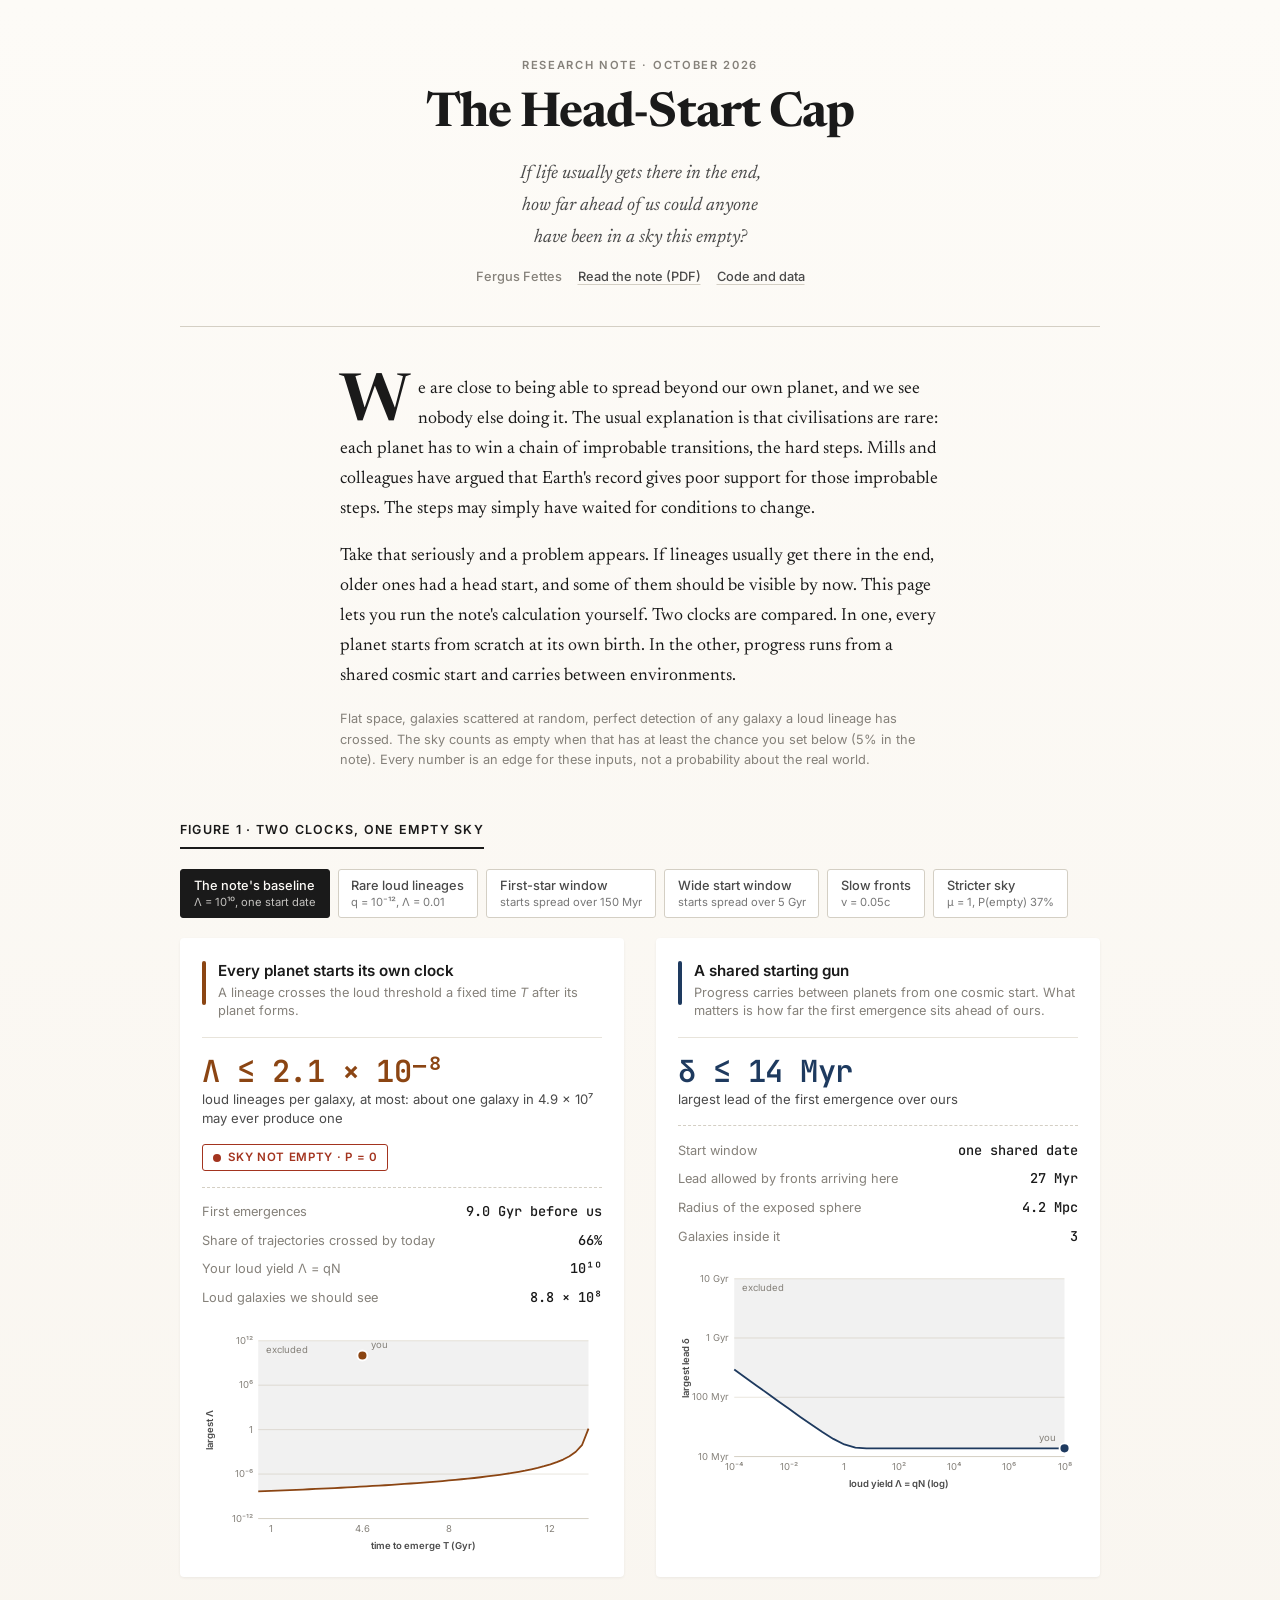
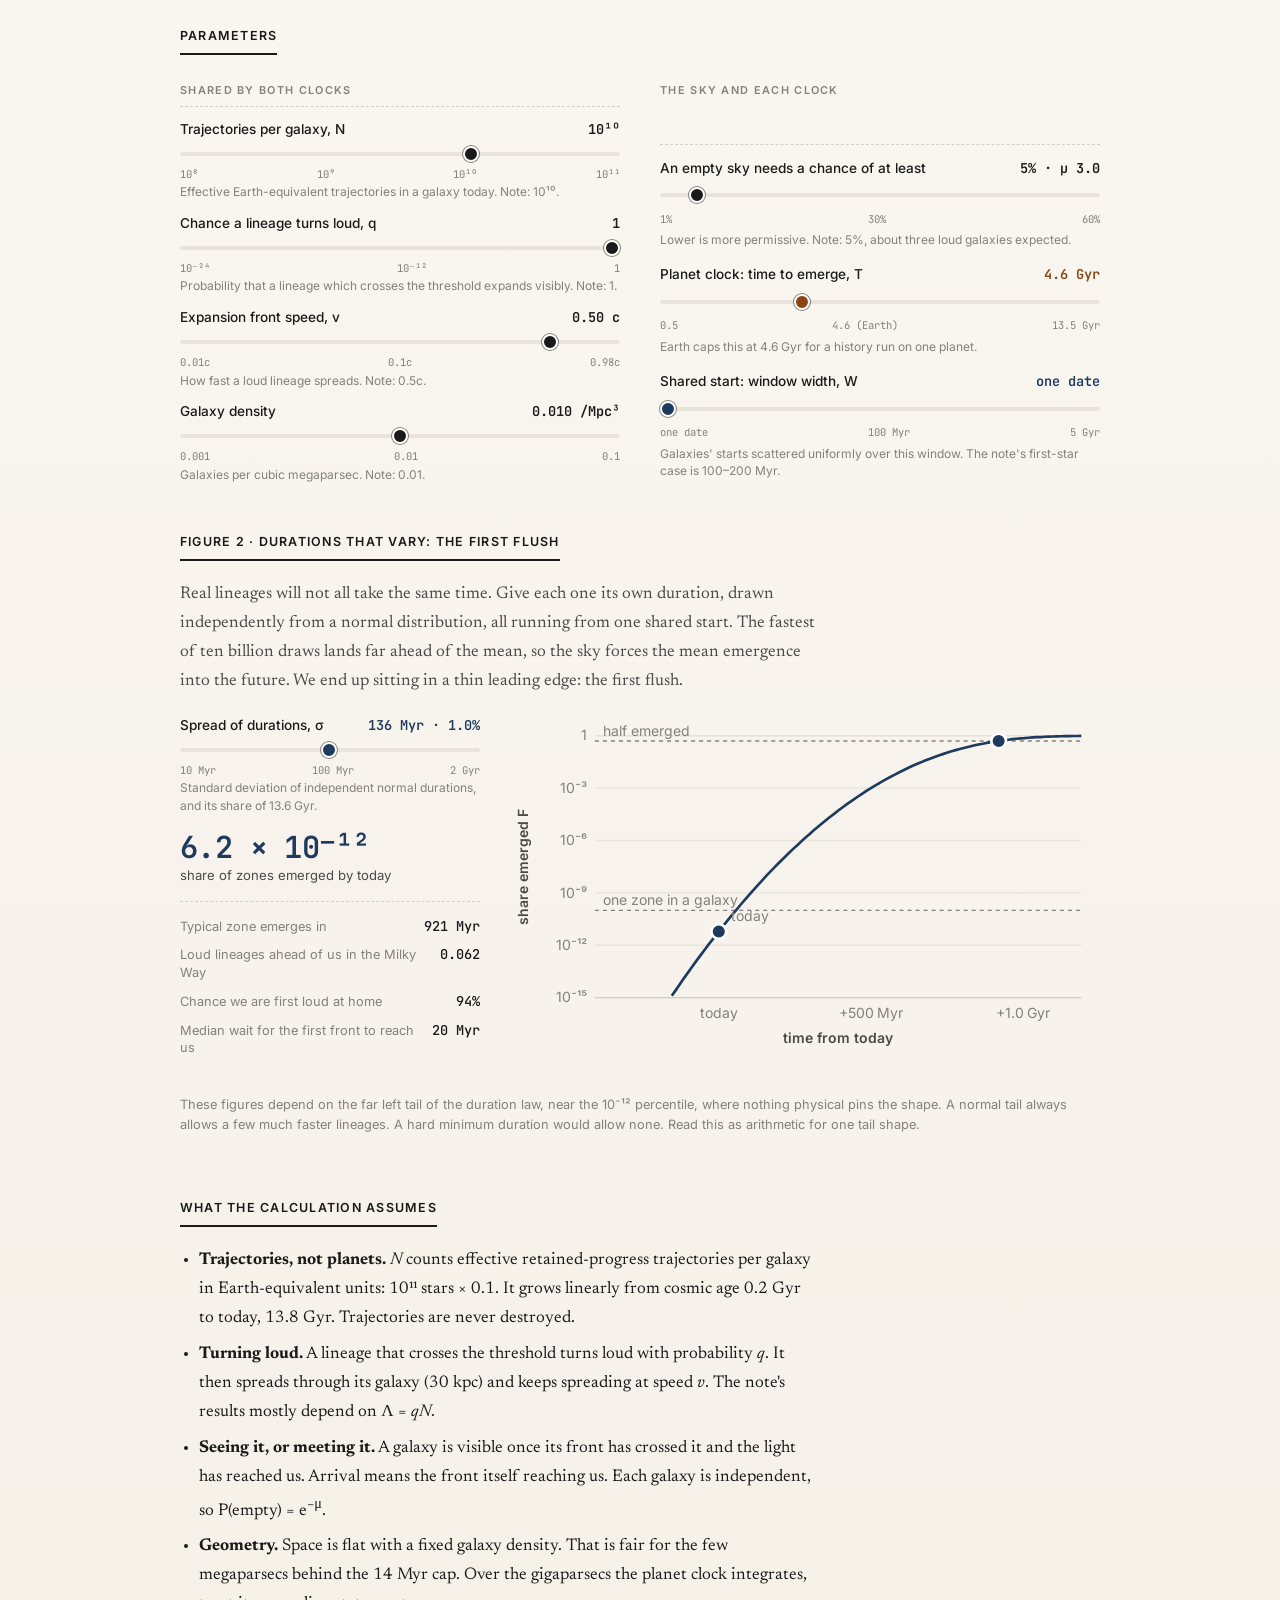
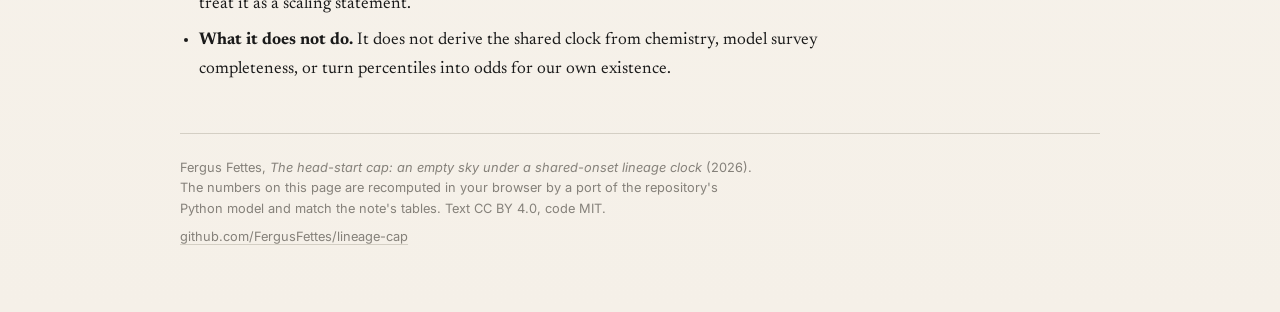
==== commit f466b8be: "License text, figures and data CC BY 4.0; add Zenodo metadata Code stays MIT. .zenodo.json files the" ====
--- a/site/index.html
+++ b/site/index.html
@@ -252,7 +252,7 @@
 </section>
 
 <footer>
-  <p>Fergus Fettes, <i>The head-start cap: an empty sky under a shared-onset lineage clock</i> (2026). The numbers on this page are recomputed in your browser by a port of the repository's Python model and match the note's tables. MIT licence.</p>
+  <p>Fergus Fettes, <i>The head-start cap: an empty sky under a shared-onset lineage clock</i> (2026). The numbers on this page are recomputed in your browser by a port of the repository's Python model and match the note's tables. Text CC BY 4.0, code MIT.</p>
   <p><a href="https://github.com/FergusFettes/lineage-cap">github.com/FergusFettes/lineage-cap</a></p>
 </footer>
 
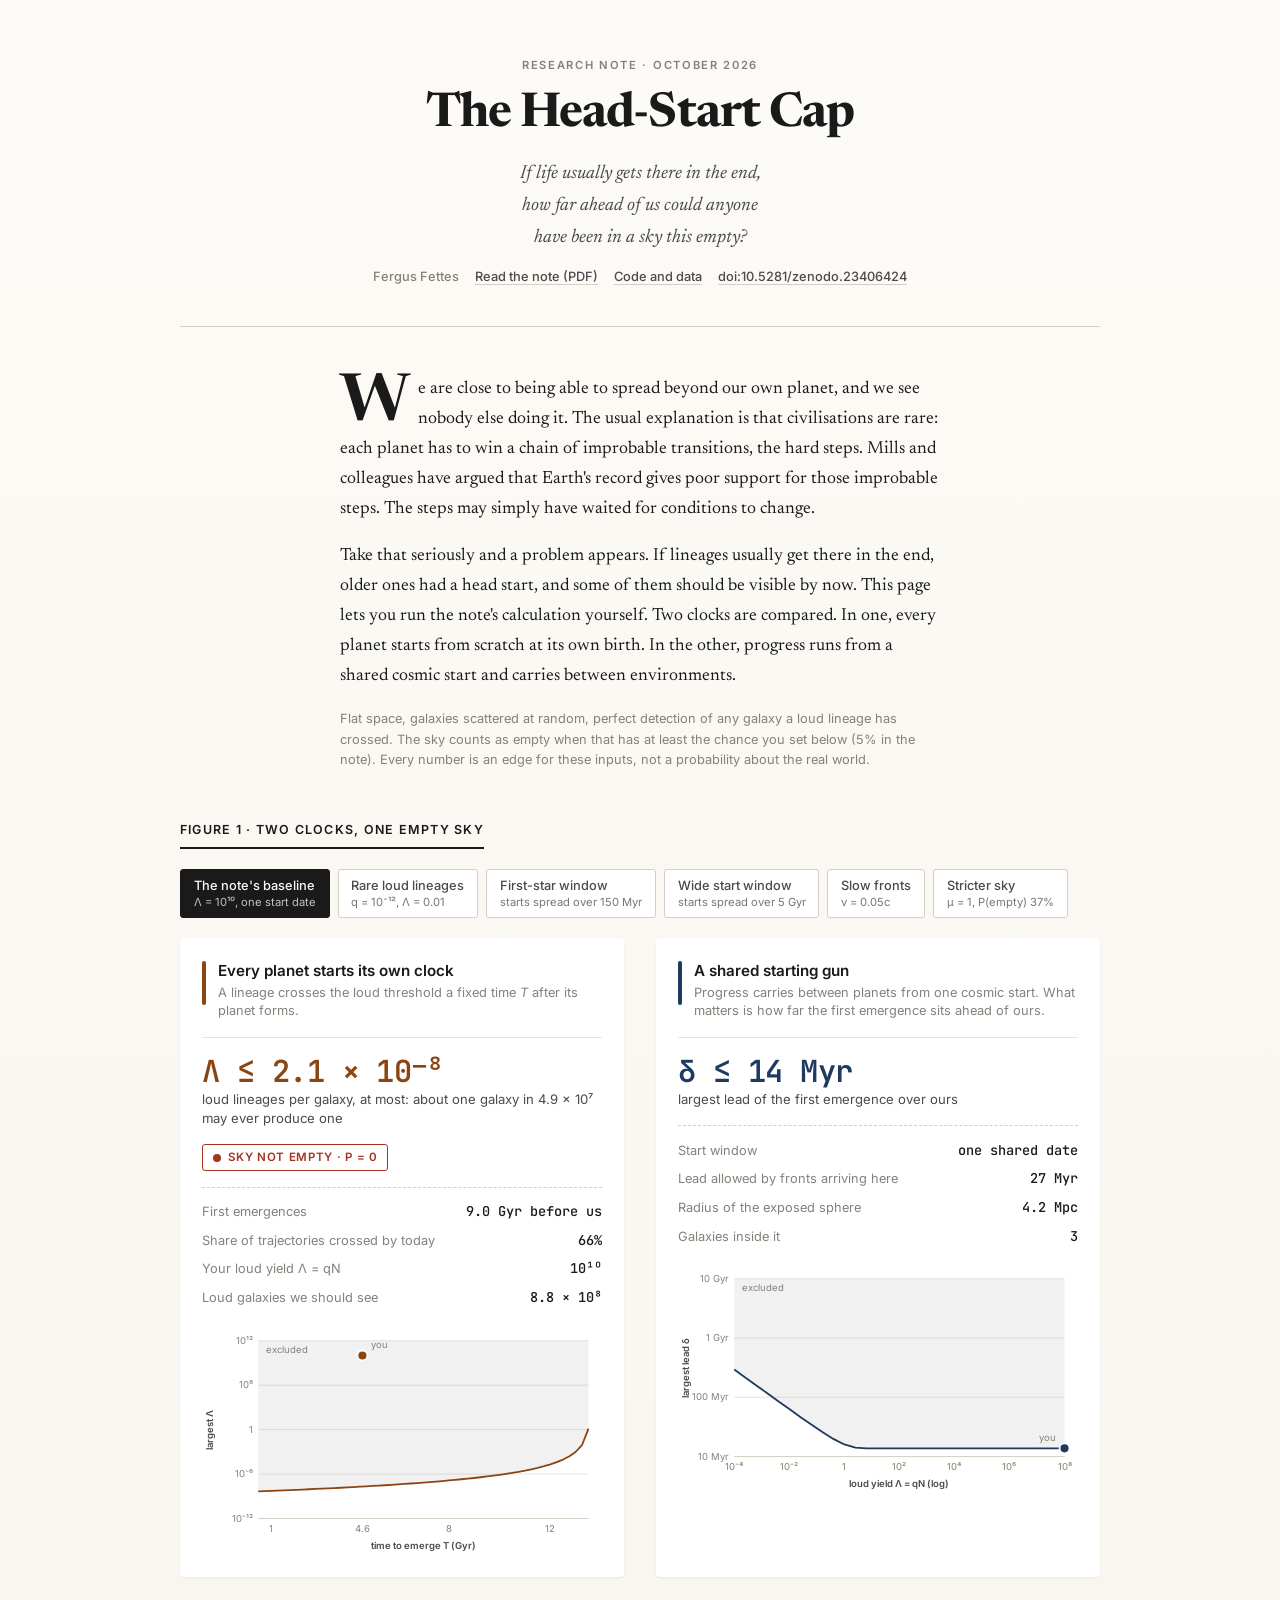
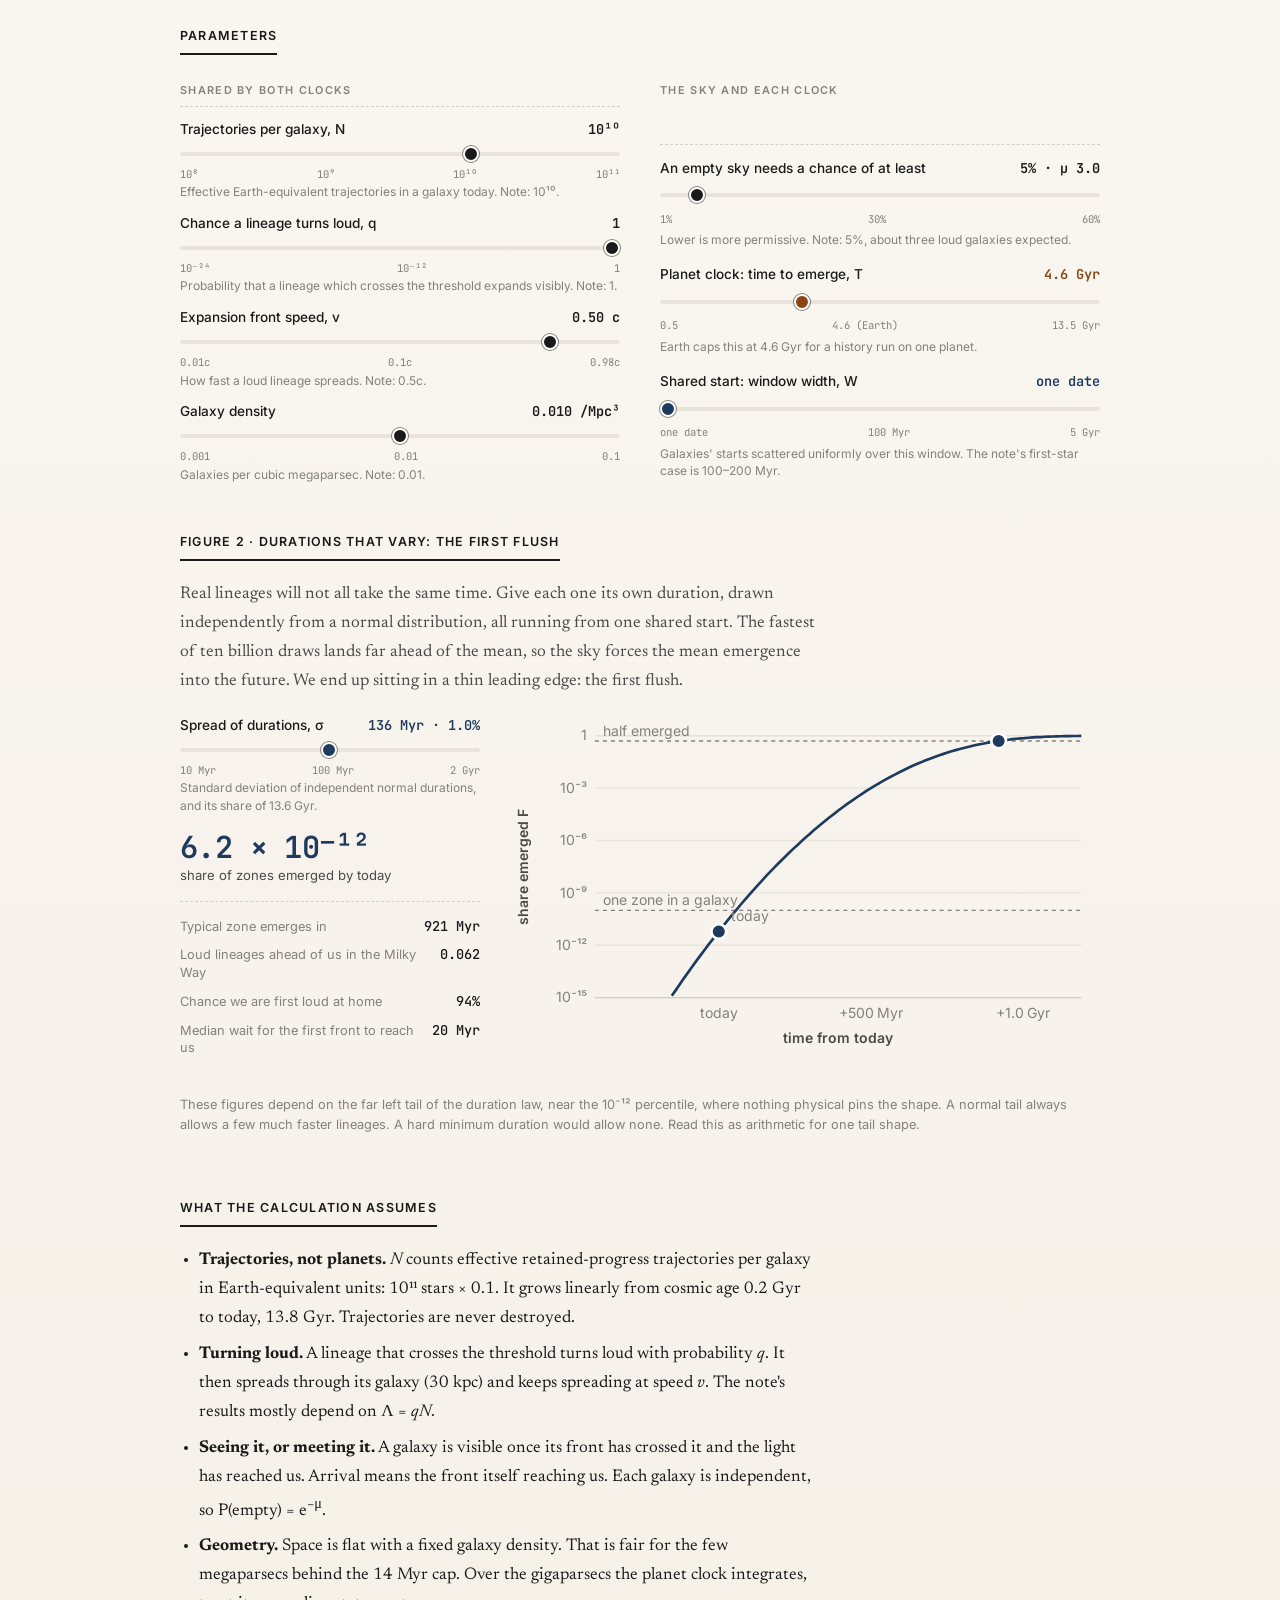
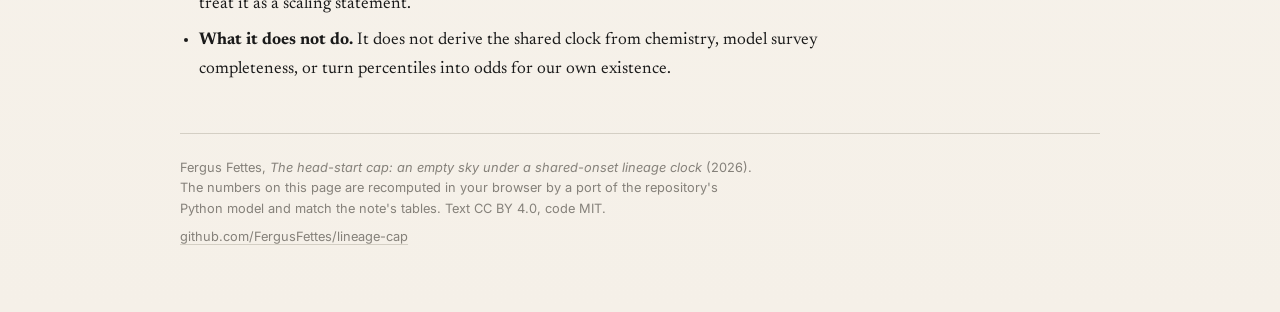
==== commit cd1a1a6f: "Add Zenodo DOIs for v1.0-note Co-Authored-By: Claude Opus 5.5 <noreply@anthropic.com>" ====
--- a/site/index.html
+++ b/site/index.html
@@ -159,6 +159,7 @@
     <span>Fergus Fettes</span>
     <a href="https://github.com/FergusFettes/lineage-cap/blob/main/head-start-cap.pdf">Read the note (PDF)</a>
     <a href="https://github.com/FergusFettes/lineage-cap">Code and data</a>
+    <a href="https://doi.org/10.5281/zenodo.23406424">doi:10.5281/zenodo.23406424</a>
   </div>
 </header>
 
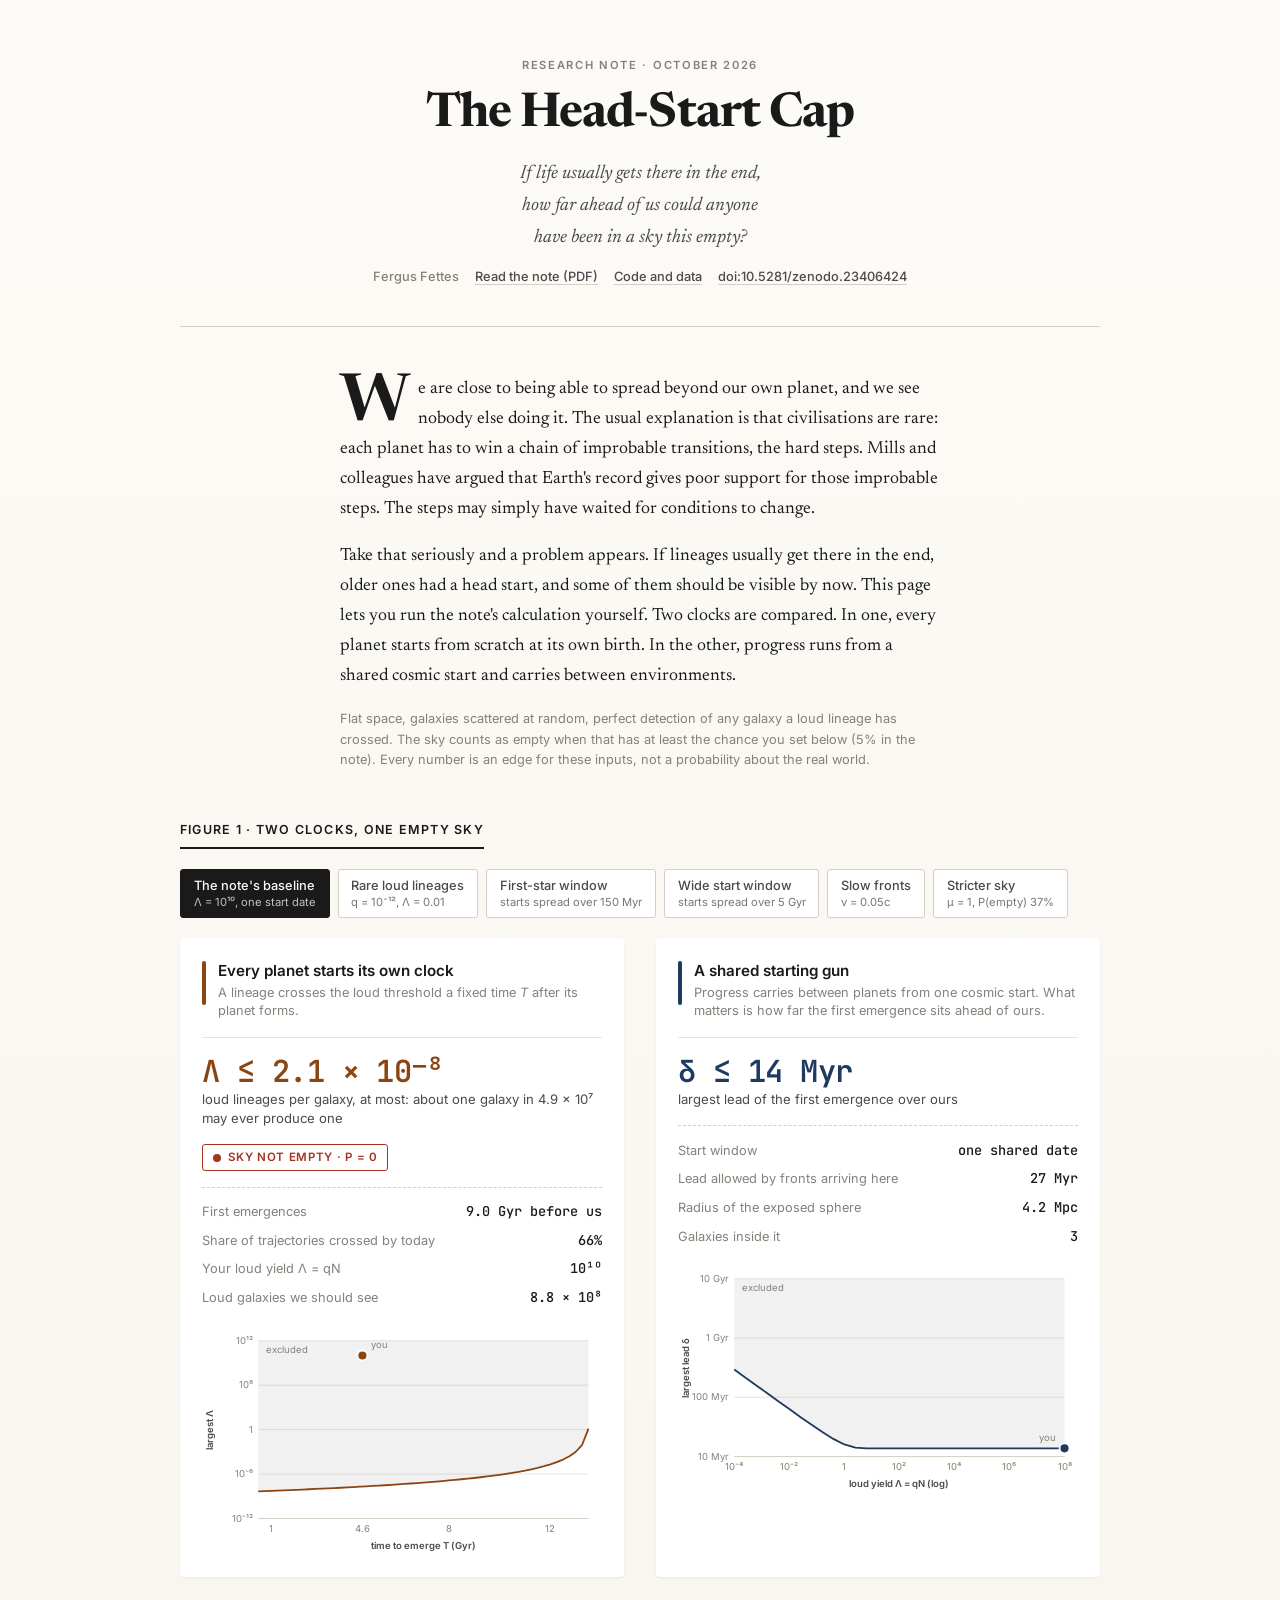
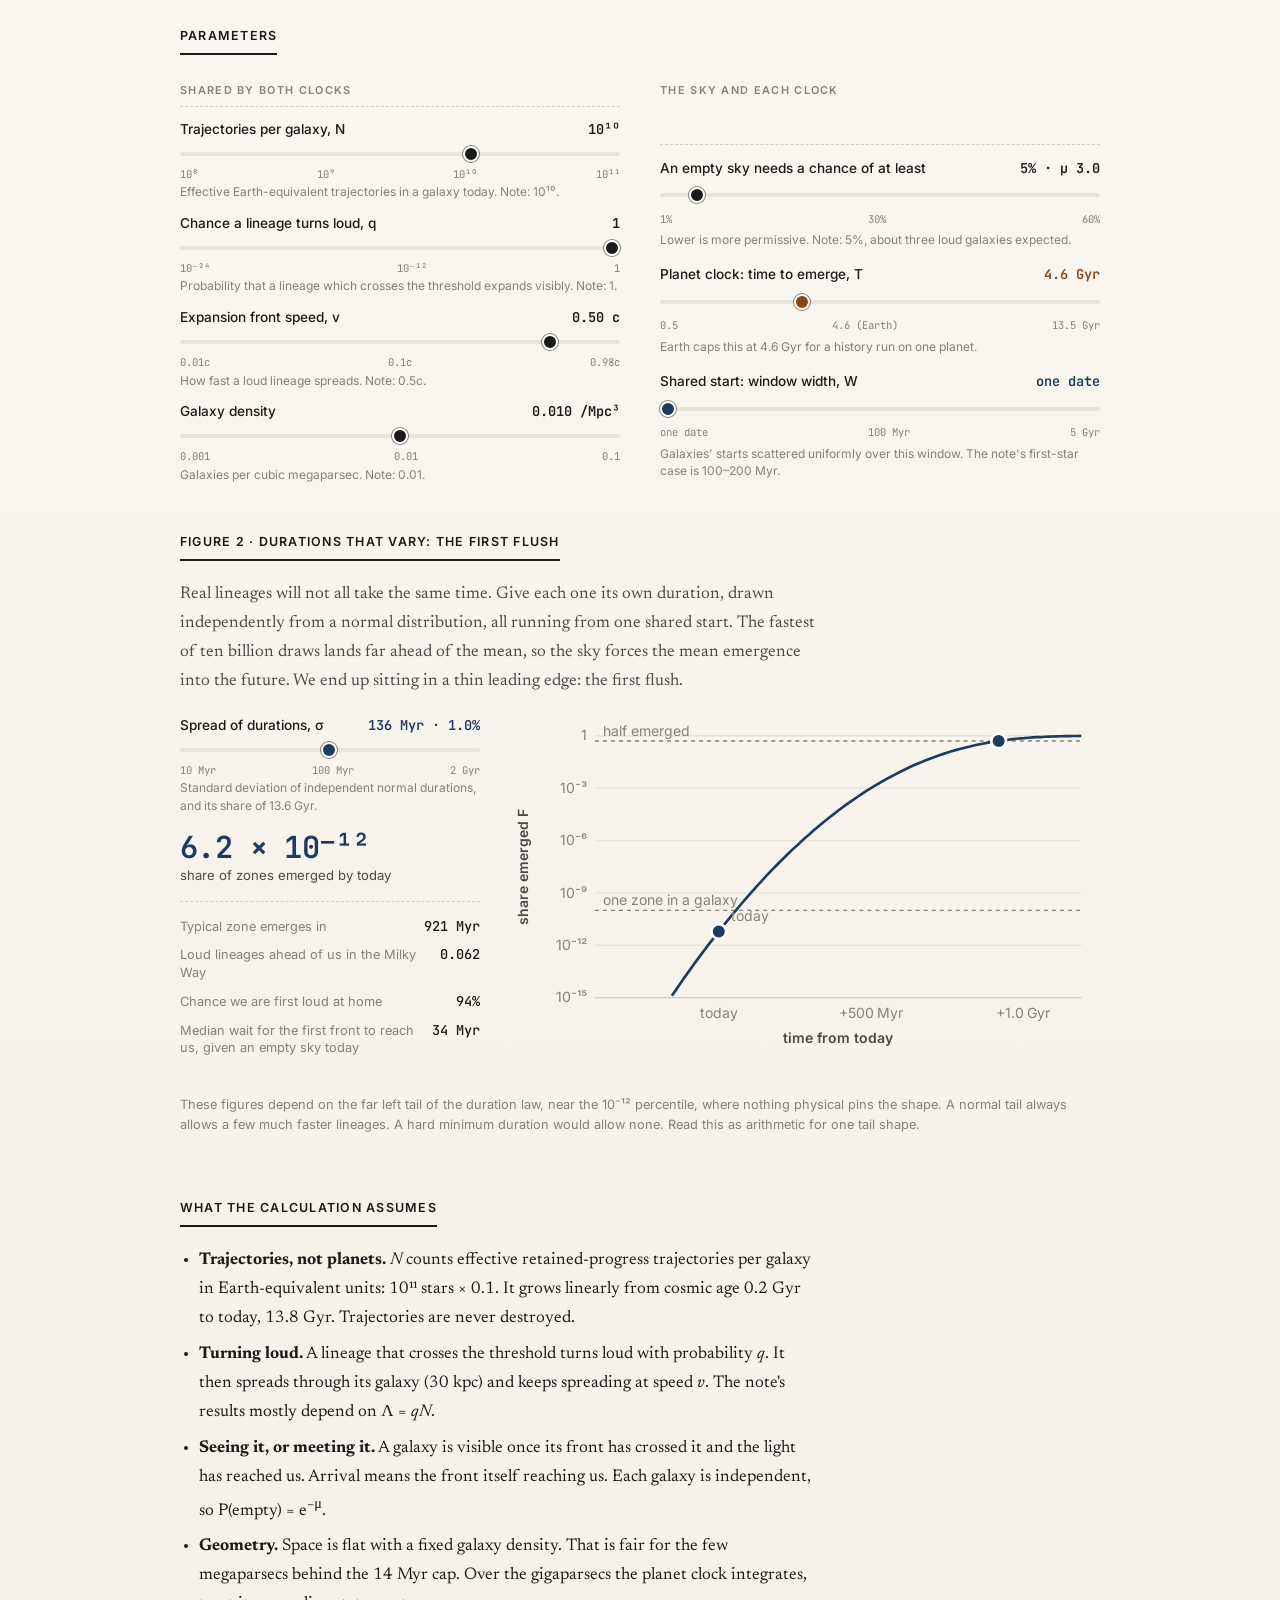
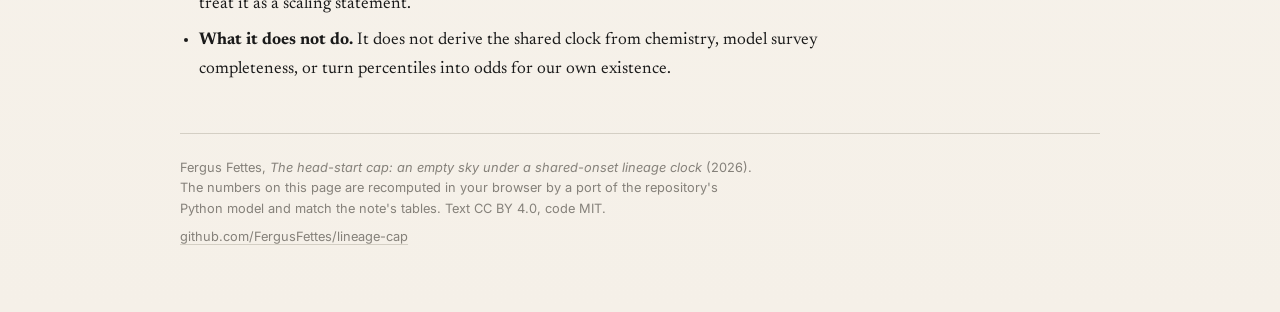
==== commit 275375f3: "Condition the first-arrival median on today's empty sky as well Galaxies are a Poisson process marke" ====
--- a/site/index.html
+++ b/site/index.html
@@ -231,7 +231,7 @@
         <div class="stat"><span>Typical zone emerges in</span><output id="f-mean">–</output></div>
         <div class="stat"><span>Loud lineages ahead of us in the Milky Way</span><output id="f-home">–</output></div>
         <div class="stat"><span>Chance we are first loud at home</span><output id="f-first">–</output></div>
-        <div class="stat"><span>Median wait for the first front to reach us</span><output id="f-wait">–</output></div>
+        <div class="stat"><span>Median wait for the first front to reach us, given an empty sky today</span><output id="f-wait">–</output></div>
       </div>
     </div>
     <div class="chart" id="chart-flush"></div>
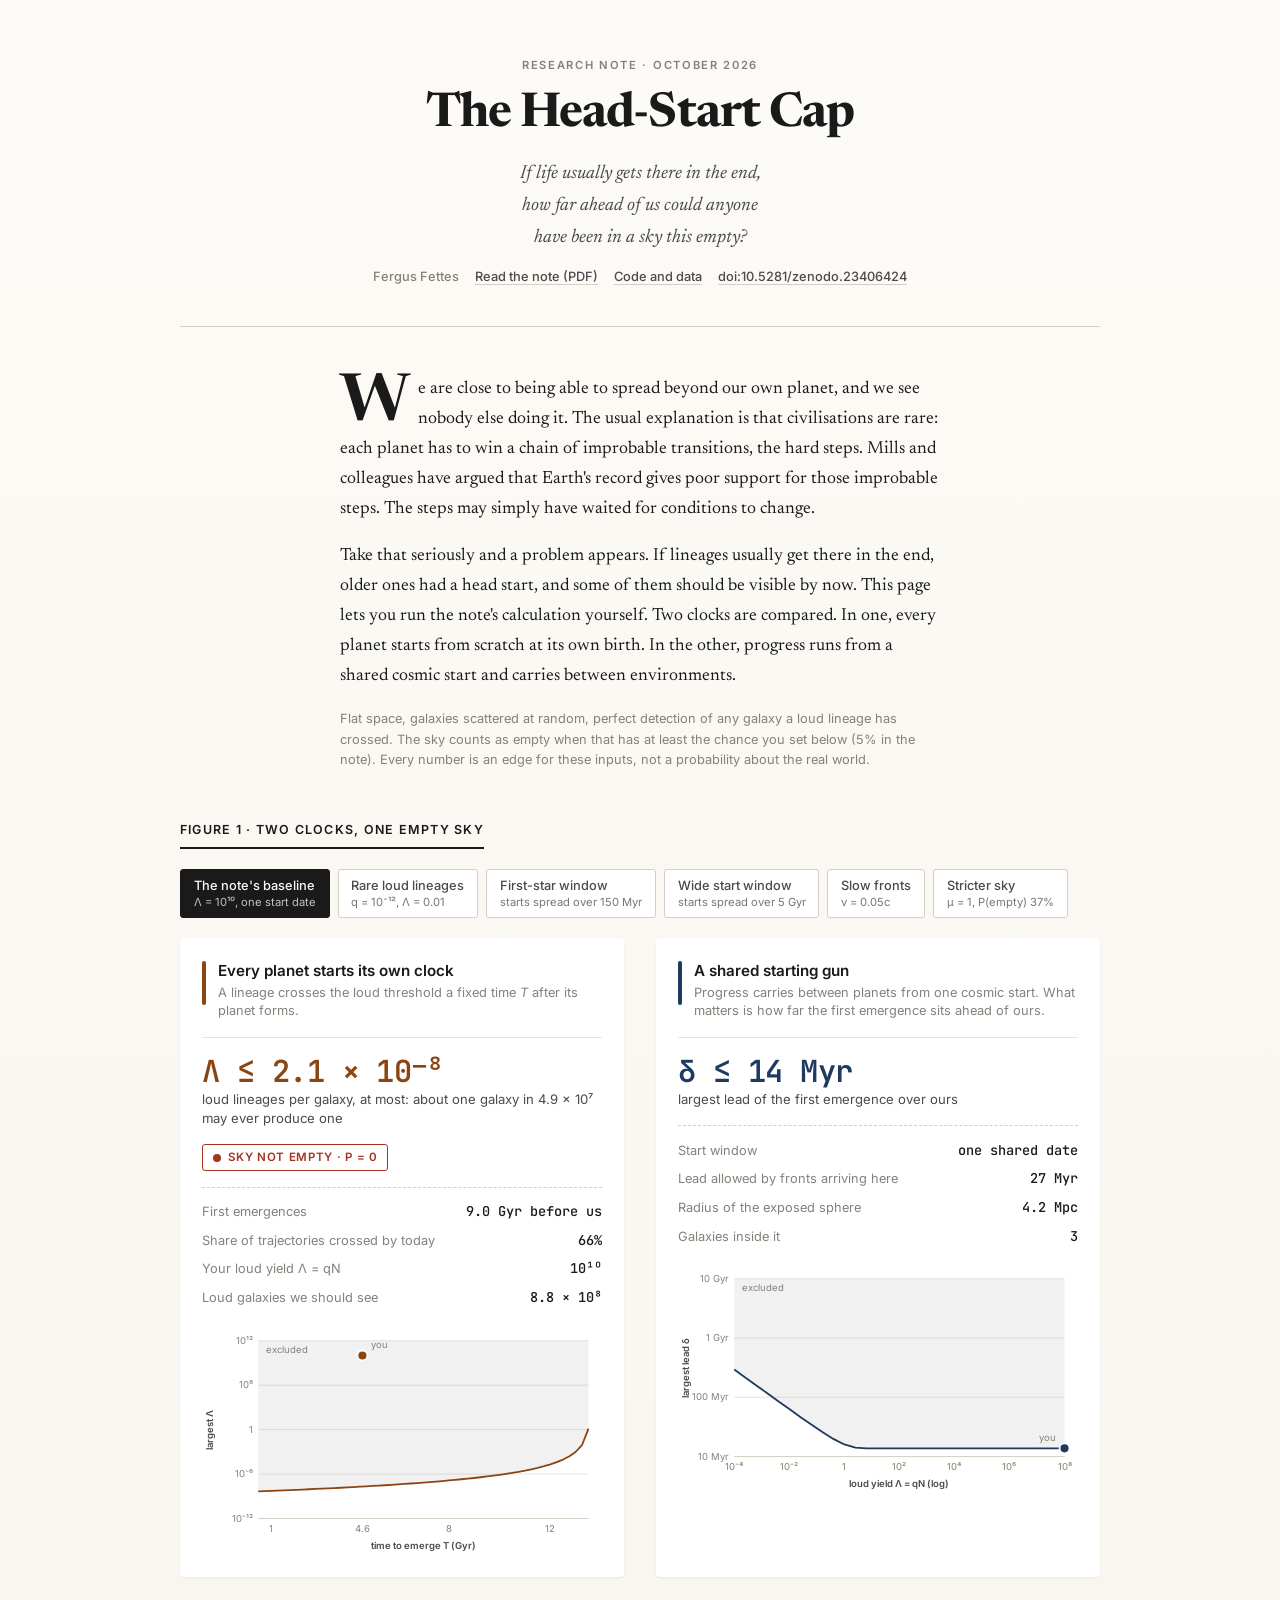
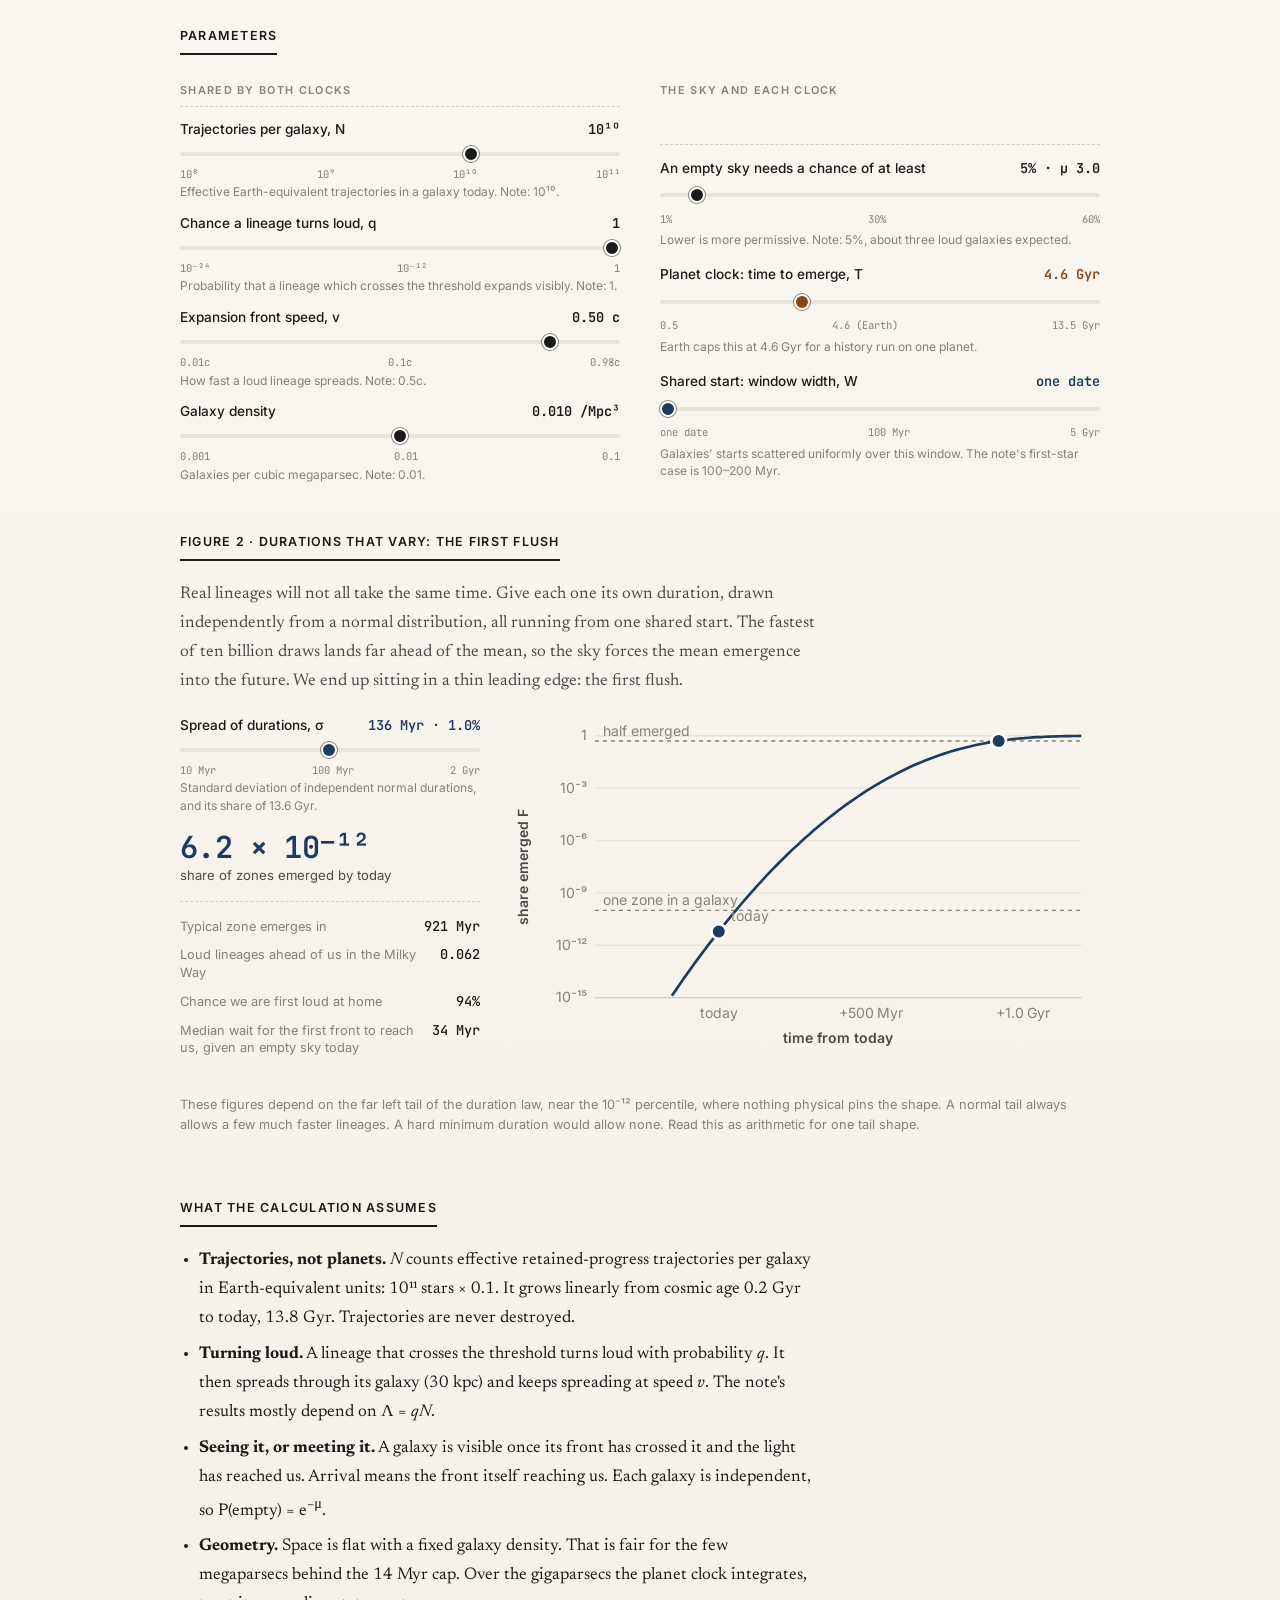
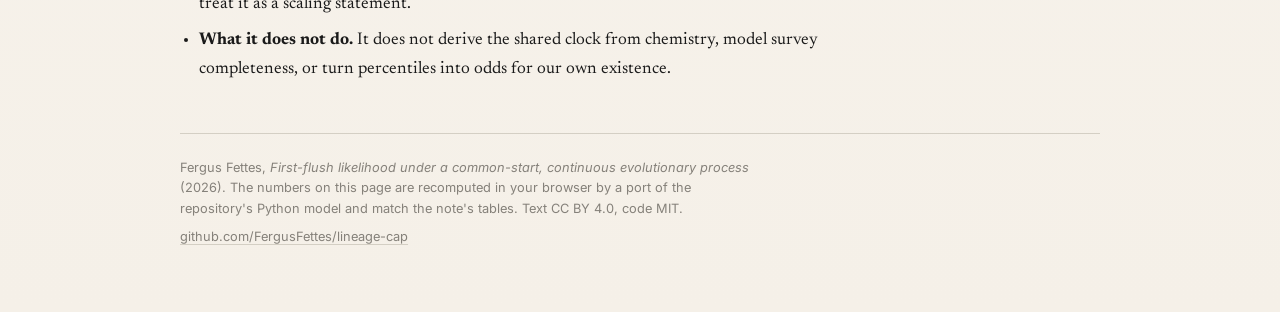
==== commit e030a44a: "Retitle the note and rename it first-flush-likelihood Title: "First-flush likelihood under a common-" ====
--- a/site/index.html
+++ b/site/index.html
@@ -157,7 +157,7 @@
   <p class="subtitle">If life usually gets there in the end, how far ahead of us could anyone have been in a sky this empty?</p>
   <div class="byline">
     <span>Fergus Fettes</span>
-    <a href="https://github.com/FergusFettes/lineage-cap/blob/main/head-start-cap.pdf">Read the note (PDF)</a>
+    <a href="https://github.com/FergusFettes/lineage-cap/blob/main/first-flush-likelihood.pdf">Read the note (PDF)</a>
     <a href="https://github.com/FergusFettes/lineage-cap">Code and data</a>
     <a href="https://doi.org/10.5281/zenodo.23406424">doi:10.5281/zenodo.23406424</a>
   </div>
@@ -253,7 +253,7 @@
 </section>
 
 <footer>
-  <p>Fergus Fettes, <i>The head-start cap: an empty sky under a shared-onset lineage clock</i> (2026). The numbers on this page are recomputed in your browser by a port of the repository's Python model and match the note's tables. Text CC BY 4.0, code MIT.</p>
+  <p>Fergus Fettes, <i>First-flush likelihood under a common-start, continuous evolutionary process</i> (2026). The numbers on this page are recomputed in your browser by a port of the repository's Python model and match the note's tables. Text CC BY 4.0, code MIT.</p>
   <p><a href="https://github.com/FergusFettes/lineage-cap">github.com/FergusFettes/lineage-cap</a></p>
 </footer>
 
